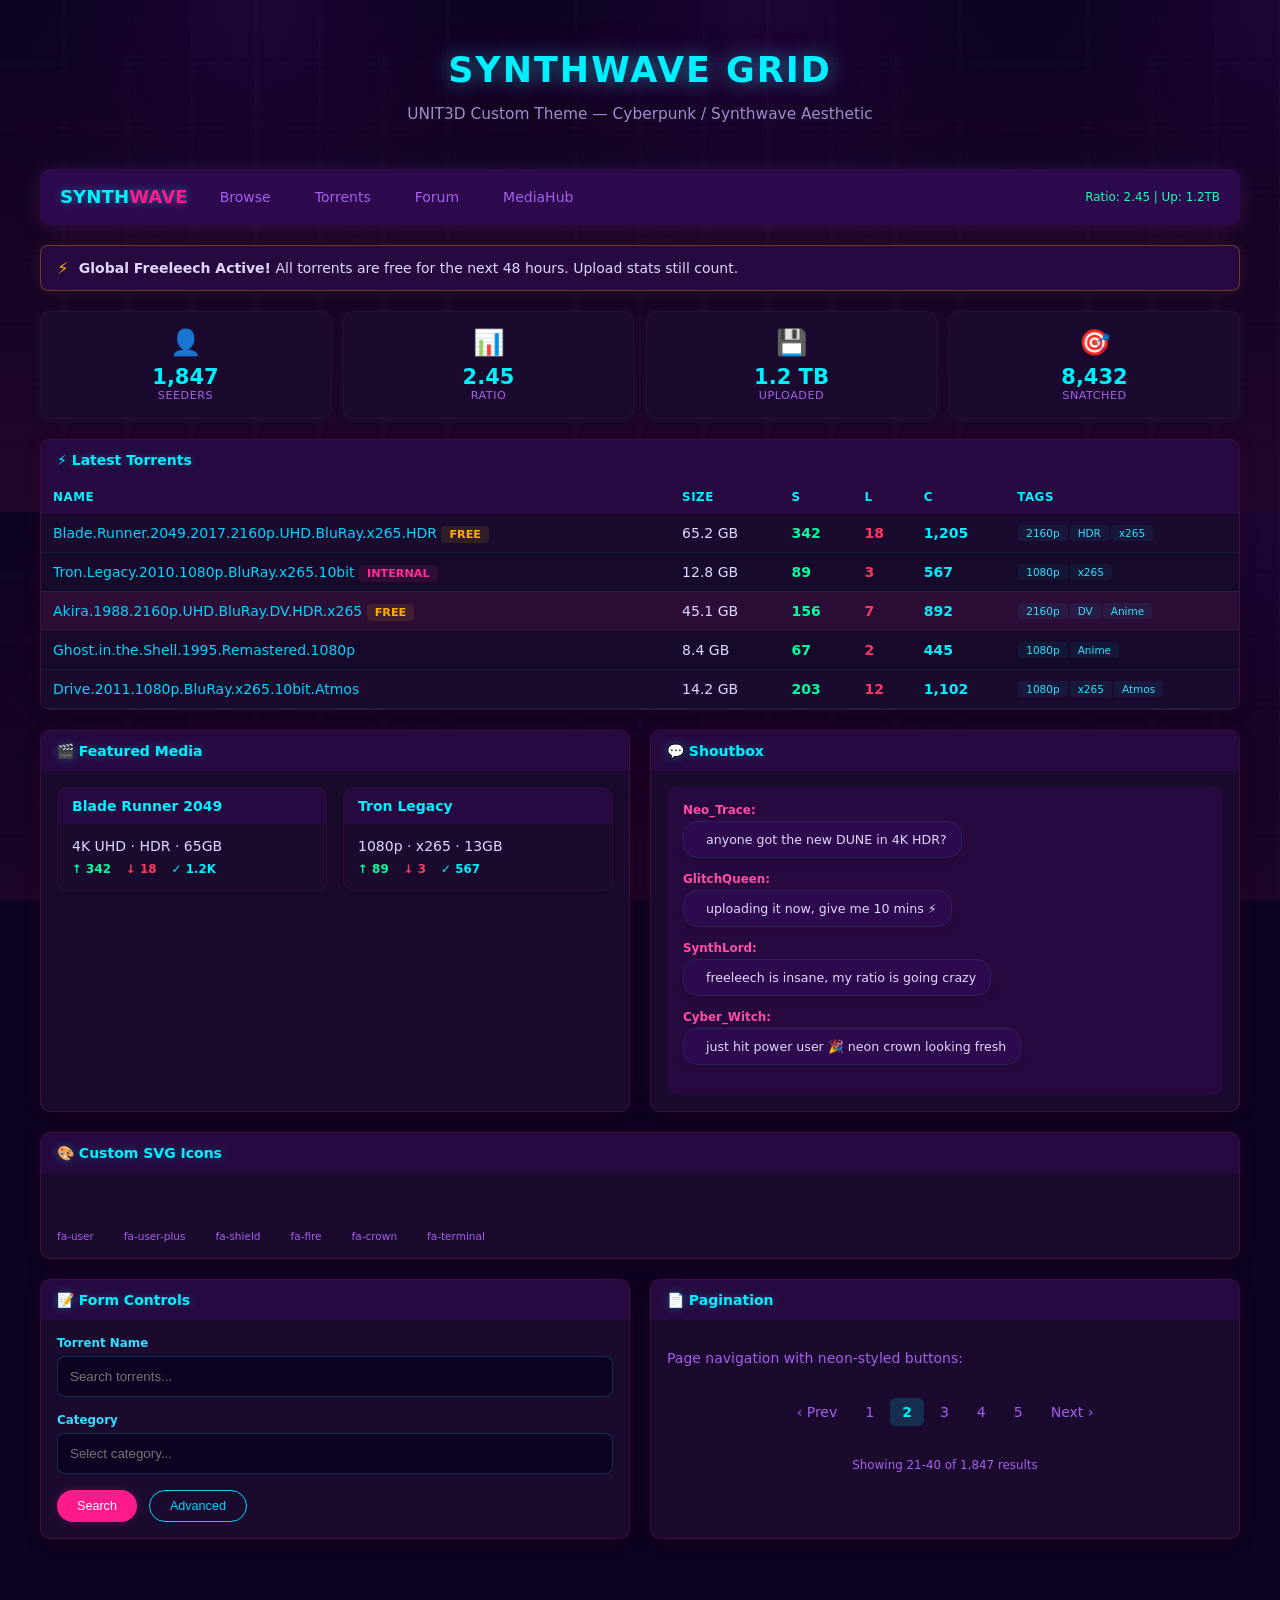
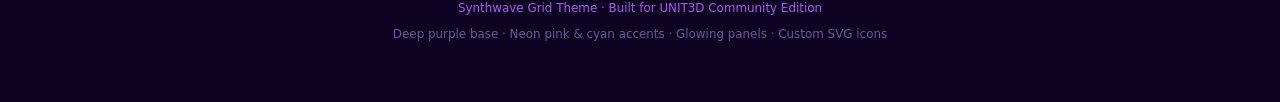
==== preview.html @ 4e2d0fe1 "Synthwave Grid UNIT3D theme" ====
<!DOCTYPE html>
<html lang="en">
<head>
<meta charset="UTF-8">
<meta name="viewport" content="width=device-width, initial-scale=1">
<title>Synthwave Grid — UNIT3D Theme Preview</title>
<link rel="stylesheet" href="synthwave-grid.css">
<style>
/* Preview-only styles to simulate UNIT3D layout */
body { margin: 0; font-family: 'Segoe UI', system-ui, sans-serif; font-size: 14px; }
.preview-container { max-width: 1200px; margin: 0 auto; padding: 20px; }
.preview-header { text-align: center; padding: 30px 0; }
.preview-header h1 {
    font-size: 2.5em; color: #00f0ff;
    text-shadow: 0 0 20px rgba(0, 240, 255, 0.5), 0 0 40px rgba(255, 46, 151, 0.3);
    margin: 0; letter-spacing: 2px;
}
.preview-header p { color: #9d8ec7; font-size: 1.1em; }

/* Simulated top nav */
.top-nav {
    background: var(--top-nav-bg);
    box-shadow: var(--top-nav-box-shadow);
    padding: 0 20px;
    display: flex; align-items: center; gap: 20px;
    height: 56px; margin-bottom: 20px;
    border-radius: 10px;
}
.top-nav__logo { font-size: 1.3em; font-weight: bold; color: #00f0ff; text-shadow: 0 0 8px rgba(0,240,255,0.4); }
.top-nav__link { color: var(--color-light-purple); text-decoration: none; padding: 8px 12px; border-radius: 6px; }
.top-nav__link:hover { color: #00f0ff; background: rgba(0,240,255,0.08); }
.top-nav__stats { margin-left: auto; color: var(--color-light-green); font-size: 0.85em; }

/* Simulated panel */
.panel {
    background: var(--panel-bg);
    border: var(--panel-border);
    border-radius: var(--panel-border-radius);
    box-shadow: var(--panel-box-shadow);
    margin-bottom: 20px;
    overflow: hidden;
}
.panel__head {
    background: var(--panel-head-bg);
    color: var(--panel-head-fg);
    padding: 12px 16px;
    font-weight: 600;
    text-shadow: 0 0 8px rgba(0, 240, 255, 0.3);
}
.panel__body { padding: 16px; }

/* Simulated torrent table */
.torrent-table { width: 100%; border-collapse: collapse; }
.torrent-table th {
    background: var(--data-table-th-bg);
    color: #00f0ff;
    padding: 10px 12px;
    text-align: left;
    font-size: 0.85em;
    text-transform: uppercase;
    letter-spacing: 0.5px;
}
.torrent-table td {
    padding: 10px 12px;
    border-bottom: var(--data-table-tr-border);
    color: var(--torrent-row-fg);
}
.torrent-table tr:nth-child(even) { background: var(--data-table-tr-even-bg); }
.torrent-table tr:nth-child(odd) { background: var(--data-table-tr-odd-bg); }
.torrent-table tr:hover { background: var(--data-table-tr-hover-bg); }

.torrent-table td.seeders, .seeders { color: var(--torrent-row-seeders-fg) !important; font-weight: 600; }
.torrent-table td.leechers, .leechers { color: var(--torrent-row-leechers-fg) !important; font-weight: 600; }
.torrent-table td.completed, .completed { color: var(--torrent-row-completed-fg) !important; font-weight: 600; }
.freeleech {
    color: var(--torrent-row-freeleech-fg);
    background: rgba(255, 174, 0, 0.1);
    padding: 2px 8px; border-radius: 4px;
    font-size: 0.8em; font-weight: 600;
}
.internal {
    color: var(--torrent-row-internal-fg);
    background: rgba(255, 46, 151, 0.1);
    padding: 2px 8px; border-radius: 4px;
    font-size: 0.8em; font-weight: 600;
}

.tag {
    display: inline-block;
    color: var(--torrent-tag-fg);
    background: var(--torrent-tag-bg);
    padding: 2px 8px;
    border-radius: 4px;
    font-size: 0.75em;
    margin: 1px;
}

.btn-filled {
    background: var(--button-filled-bg);
    color: var(--button-filled-fg);
    border: var(--button-filled-border);
    border-radius: var(--button-filled-border-radius);
    padding: 8px 20px;
    cursor: pointer;
    font-size: 0.9em;
    box-shadow: 0 0 10px rgba(255, 46, 151, 0.2);
}
.btn-outlined {
    background: var(--button-outlined-bg);
    color: var(--button-outlined-fg);
    border: var(--button-outlined-border);
    border-radius: var(--button-outlined-border-radius);
    padding: 8px 20px;
    cursor: pointer;
    font-size: 0.9em;
}

.cards-grid { display: grid; grid-template-columns: repeat(auto-fill, minmax(250px, 1fr)); gap: 16px; margin-bottom: 20px; }
.card {
    background: var(--torrent-card-bg);
    border: var(--torrent-card-border);
    border-radius: 10px;
    overflow: hidden;
    box-shadow: 0 0 12px rgba(0, 0, 0, 0.3);
}
.card__head { background: var(--torrent-card-head-bg); color: var(--torrent-card-head-fg); padding: 10px 14px; font-weight: 600; }
.card__body { padding: 14px; color: var(--text-color); }
.card__meta { display: flex; gap: 15px; margin-top: 8px; font-size: 0.85em; }

.stat-grid { display: grid; grid-template-columns: repeat(4, 1fr); gap: 12px; margin-bottom: 20px; }
.stat-card {
    background: var(--user-stat-card-bg);
    border: var(--user-stat-card-border);
    border-radius: var(--user-stat-card-border-radius);
    box-shadow: var(--user-stat-card-box-shadow);
    padding: 16px;
    text-align: center;
}
.stat-card__icon { font-size: 1.8em; margin-bottom: 8px; color: var(--color-blue); }
.stat-card__value { font-size: 1.5em; font-weight: bold; color: #00f0ff; }
.stat-card__label { color: var(--color-light-purple); font-size: 0.8em; text-transform: uppercase; letter-spacing: 0.5px; }

.chatbox {
    background: var(--chatbox-message-bg);
    border-radius: 10px;
    padding: 16px;
    max-height: 300px;
    overflow-y: auto;
}
.chat-msg { margin-bottom: 10px; }
.chat-msg__user { color: var(--color-light-magenta); font-weight: 600; font-size: 0.85em; }
.chat-msg__text { color: var(--text-color); font-size: 0.9em; padding-left: 8px; }
.chat-bubble {
    background: var(--message-bubble-bg);
    border: var(--message-bubble-border);
    border-radius: var(--message-bubble-border-radius);
    box-shadow: var(--message-bubble-box-shadow);
    padding: 10px 14px;
    display: inline-block;
    margin: 4px 0;
    max-width: 80%;
}

.icon-showcase { display: flex; gap: 30px; flex-wrap: wrap; align-items: center; }
.icon-item { text-align: center; }
.icon-item span { display: block; margin-top: 6px; color: var(--color-light-purple); font-size: 0.75em; }
.icon-item i { font-style: normal; }

.pagination { display: flex; gap: 4px; justify-content: center; padding: 16px; }
.page {
    background: var(--paginate-bg);
    color: var(--paginate-fg);
    padding: 6px 12px;
    border-radius: 6px;
    text-decoration: none;
}
.page:hover { background: var(--paginate-bg-hover); color: #00f0ff; }
.page.current { background: var(--paginate-bg-current); color: #00f0ff; font-weight: 600; }

.alert {
    background: var(--alert-bg);
    color: var(--alert-fg);
    border: 1px solid rgba(255, 174, 0, 0.3);
    border-radius: 8px;
    padding: 12px 16px;
    margin-bottom: 20px;
    box-shadow: 0 0 15px rgba(255, 174, 0, 0.1);
    display: flex; align-items: center; gap: 10px;
}
.alert__icon { font-size: 1.2em; color: #ffae00; }

.form-group { margin-bottom: 16px; }
.form-label { display: block; margin-bottom: 6px; color: var(--color-light-blue); font-size: 0.85em; font-weight: 600; }
.form-input {
    background: var(--body-bg);
    border: var(--input-text-border);
    border-radius: var(--input-text-border-radius);
    color: var(--input-text-fg);
    padding: var(--input-text-padding);
    width: 100%;
    box-sizing: border-box;
}
.form-input:focus { border: var(--input-text-border-active); outline: none; box-shadow: 0 0 8px rgba(0, 240, 255, 0.2); }

.two-col { display: grid; grid-template-columns: 1fr 1fr; gap: 20px; }
@media (max-width: 768px) { .two-col { grid-template-columns: 1fr; } .stat-grid { grid-template-columns: repeat(2, 1fr); } }

/* Fake FontAwesome for icon display */
.fa-user, .fa-user-plus, .fa-shield, .fa-fire, .fa-crown, .fa-terminal { display: inline-block; }
</style>
</head>
<body>

<div class="preview-container">

    <div class="preview-header">
        <h1>SYNTHWAVE GRID</h1>
        <p>UNIT3D Custom Theme &mdash; Cyberpunk / Synthwave Aesthetic</p>
    </div>

    <div class="top-nav">
        <div class="top-nav__logo">SYNTH<span style="color: var(--color-magenta)">WAVE</span></div>
        <a class="top-nav__link" href="#">Browse</a>
        <a class="top-nav__link" href="#">Torrents</a>
        <a class="top-nav__link" href="#">Forum</a>
        <a class="top-nav__link" href="#">MediaHub</a>
        <div class="top-nav__stats">Ratio: 2.45 | Up: 1.2TB</div>
    </div>

    <div class="alert">
        <span class="alert__icon">&#9889;</span>
        <span><strong>Global Freeleech Active!</strong> All torrents are free for the next 48 hours. Upload stats still count.</span>
    </div>

    <div class="stat-grid">
        <div class="stat-card">
            <div class="stat-card__icon">&#128100;</div>
            <div class="stat-card__value">1,847</div>
            <div class="stat-card__label">Seeders</div>
        </div>
        <div class="stat-card">
            <div class="stat-card__icon">&#128202;</div>
            <div class="stat-card__value">2.45</div>
            <div class="stat-card__label">Ratio</div>
        </div>
        <div class="stat-card">
            <div class="stat-card__icon">&#128190;</div>
            <div class="stat-card__value">1.2 TB</div>
            <div class="stat-card__label">Uploaded</div>
        </div>
        <div class="stat-card">
            <div class="stat-card__icon">&#127919;</div>
            <div class="stat-card__value">8,432</div>
            <div class="stat-card__label">Snatched</div>
        </div>
    </div>

    <div class="panel">
        <div class="panel__head">&#9889; Latest Torrents</div>
        <div class="panel__body" style="padding: 0">
            <table class="torrent-table">
                <thead>
                    <tr>
                        <th>Name</th><th>Size</th><th>S</th><th>L</th><th>C</th><th>Tags</th>
                    </tr>
                </thead>
                <tbody>
                    <tr>
                        <td><a href="#">Blade.Runner.2049.2017.2160p.UHD.BluRay.x265.HDR</a> <span class="freeleech">FREE</span></td>
                        <td>65.2 GB</td><td class="seeders">342</td><td class="leechers">18</td><td class="completed">1,205</td>
                        <td><span class="tag">2160p</span><span class="tag">HDR</span><span class="tag">x265</span></td>
                    </tr>
                    <tr>
                        <td><a href="#">Tron.Legacy.2010.1080p.BluRay.x265.10bit</a> <span class="internal">INTERNAL</span></td>
                        <td>12.8 GB</td><td class="seeders">89</td><td class="leechers">3</td><td class="completed">567</td>
                        <td><span class="tag">1080p</span><span class="tag">x265</span></td>
                    </tr>
                    <tr style="background: var(--torrent-row-sticky-bg);">
                        <td><a href="#">Akira.1988.2160p.UHD.BluRay.DV.HDR.x265</a> <span class="freeleech">FREE</span></td>
                        <td>45.1 GB</td><td class="seeders">156</td><td class="leechers">7</td><td class="completed">892</td>
                        <td><span class="tag">2160p</span><span class="tag">DV</span><span class="tag">Anime</span></td>
                    </tr>
                    <tr>
                        <td><a href="#">Ghost.in.the.Shell.1995.Remastered.1080p</a></td>
                        <td>8.4 GB</td><td class="seeders">67</td><td class="leechers">2</td><td class="completed">445</td>
                        <td><span class="tag">1080p</span><span class="tag">Anime</span></td>
                    </tr>
                    <tr>
                        <td><a href="#">Drive.2011.1080p.BluRay.x265.10bit.Atmos</a></td>
                        <td>14.2 GB</td><td class="seeders">203</td><td class="leechers">12</td><td class="completed">1,102</td>
                        <td><span class="tag">1080p</span><span class="tag">x265</span><span class="tag">Atmos</span></td>
                    </tr>
                </tbody>
            </table>
        </div>
    </div>

    <div class="two-col">
        <div class="panel">
            <div class="panel__head">&#127916; Featured Media</div>
            <div class="panel__body">
                <div class="cards-grid" style="margin-bottom: 0">
                    <div class="card">
                        <div class="card__head">Blade Runner 2049</div>
                        <div class="card__body">
                            <div>4K UHD &middot; HDR &middot; 65GB</div>
                            <div class="card__meta">
                                <span class="seeders">&#8593; 342</span>
                                <span class="leechers">&#8595; 18</span>
                                <span class="completed">&#10003; 1.2K</span>
                            </div>
                        </div>
                    </div>
                    <div class="card">
                        <div class="card__head">Tron Legacy</div>
                        <div class="card__body">
                            <div>1080p &middot; x265 &middot; 13GB</div>
                            <div class="card__meta">
                                <span class="seeders">&#8593; 89</span>
                                <span class="leechers">&#8595; 3</span>
                                <span class="completed">&#10003; 567</span>
                            </div>
                        </div>
                    </div>
                </div>
            </div>
        </div>

        <div class="panel">
            <div class="panel__head">&#128172; Shoutbox</div>
            <div class="panel__body">
                <div class="chatbox">
                    <div class="chat-msg">
                        <div class="chat-msg__user">Neo_Trace:</div>
                        <div class="chat-bubble">
                            <div class="chat-msg__text">anyone got the new DUNE in 4K HDR?</div>
                        </div>
                    </div>
                    <div class="chat-msg">
                        <div class="chat-msg__user">GlitchQueen:</div>
                        <div class="chat-bubble">
                            <div class="chat-msg__text">uploading it now, give me 10 mins &#9889;</div>
                        </div>
                    </div>
                    <div class="chat-msg">
                        <div class="chat-msg__user">SynthLord:</div>
                        <div class="chat-bubble">
                            <div class="chat-msg__text">freeleech is insane, my ratio is going crazy</div>
                        </div>
                    </div>
                    <div class="chat-msg">
                        <div class="chat-msg__user">Cyber_Witch:</div>
                        <div class="chat-bubble">
                            <div class="chat-msg__text">just hit power user &#127881; neon crown looking fresh</div>
                        </div>
                    </div>
                </div>
            </div>
        </div>
    </div>

    <div class="panel">
        <div class="panel__head">&#127912; Custom SVG Icons</div>
        <div class="panel__body">
            <div class="icon-showcase">
                <div class="icon-item">
                    <i class="fa-user" style="font-size: 30px;"></i>
                    <span>fa-user</span>
                </div>
                <div class="icon-item">
                    <i class="fa-user-plus" style="font-size: 30px;"></i>
                    <span>fa-user-plus</span>
                </div>
                <div class="icon-item">
                    <i class="fa-shield" style="font-size: 30px;"></i>
                    <span>fa-shield</span>
                </div>
                <div class="icon-item">
                    <i class="fa-fire" style="font-size: 30px;"></i>
                    <span>fa-fire</span>
                </div>
                <div class="icon-item">
                    <i class="fa-crown" style="font-size: 30px;"></i>
                    <span>fa-crown</span>
                </div>
                <div class="icon-item">
                    <i class="fa-terminal" style="font-size: 30px;"></i>
                    <span>fa-terminal</span>
                </div>
            </div>
        </div>
    </div>

    <div class="two-col">
        <div class="panel">
            <div class="panel__head">&#128221; Form Controls</div>
            <div class="panel__body">
                <div class="form-group">
                    <label class="form-label">Torrent Name</label>
                    <input class="form-input" type="text" placeholder="Search torrents...">
                </div>
                <div class="form-group">
                    <label class="form-label">Category</label>
                    <input class="form-input" type="text" placeholder="Select category...">
                </div>
                <div style="display: flex; gap: 12px; margin-top: 16px;">
                    <button class="btn-filled">Search</button>
                    <button class="btn-outlined">Advanced</button>
                </div>
            </div>
        </div>

        <div class="panel">
            <div class="panel__head">&#128196; Pagination</div>
            <div class="panel__body">
                <p style="color: var(--color-light-purple); margin-bottom: 16px;">Page navigation with neon-styled buttons:</p>
                <div class="pagination">
                    <a class="page" href="#">&lsaquo; Prev</a>
                    <a class="page" href="#">1</a>
                    <a class="page current" href="#">2</a>
                    <a class="page" href="#">3</a>
                    <a class="page" href="#">4</a>
                    <a class="page" href="#">5</a>
                    <a class="page" href="#">Next &rsaquo;</a>
                </div>
                <div style="text-align: center; margin-top: 16px;">
                    <p style="color: var(--color-light-purple); font-size: 0.85em;">
                        Showing 21-40 of 1,847 results
                    </p>
                </div>
            </div>
        </div>
    </div>

    <div style="text-align: center; padding: 30px 0; color: var(--color-light-purple); font-size: 0.85em;">
        <p>Synthwave Grid Theme &middot; Built for UNIT3D Community Edition</p>
        <p style="color: #6b5b8e; margin-top: 4px;">Deep purple base &middot; Neon pink &amp; cyan accents &middot; Glowing panels &middot; Custom SVG icons</p>
    </div>

</div>

</body>
</html>
---- synthwave-grid.css ----
/* ============================================================================
 * SYNTHWAVE GRID — UNIT3D Custom Theme
 *
 * A cyberpunk/synthwave aesthetic: deep purple-black base, neon pink & electric
 * cyan accents, glowing panel shadows, perspective grid background, and custom
 * geometric SVG icons replacing FontAwesome user-class icons.
 *
 * Deploy: Host at a public URL, paste into UNIT3D user settings → custom_css
 * Best with: Built-in Galactic (style 1) or Material Dark (style 13) base theme
 * ========================================================================== */

/* ============================================================================
 * 1. CSS CUSTOM PROPERTIES
 * ========================================================================== */

:root {
    /* --- Base Color Palette (Synthwave) --- */
    --text-color: #e0d6ff;
    --color-dark-magenta: hsl(300, 60%, 12%);
    --color-dark-green: hsl(160, 60%, 12%);
    --color-dark-blue: hsl(220, 60%, 15%);
    --color-dark-red: hsl(345, 60%, 12%);
    --color-dark-purple: hsl(270, 50%, 15%);
    --color-red: hsl(345, 100%, 55%);
    --color-light-red: hsl(345, 100%, 65%);
    --color-green: hsl(160, 100%, 45%);
    --color-light-green: hsl(160, 100%, 55%);
    --color-yellow: hsl(40, 100%, 50%);
    --color-light-yellow: hsl(40, 100%, 60%);
    --color-magenta: hsl(330, 100%, 55%);
    --color-light-magenta: hsl(330, 100%, 65%);
    --color-purple: hsl(270, 80%, 55%);
    --color-light-purple: hsl(270, 80%, 65%);
    --color-blue: hsl(190, 100%, 50%);
    --color-light-blue: hsl(190, 100%, 60%);
    --color-bright-white: hsl(270, 20%, 100%);
    --color-light-orange: hsl(25, 100%, 55%);

    /* --- Body --- */
    --body-bg: #0d0221;
    --body-fg: var(--text-color);

    /* --- Links --- */
    --color-links-colored: #00f0ff;
    --color-links-hover: #5cf0ff;
    --codeblock-background: #1a0b2e;

    /* --- Buttons (neon pill style) --- */
    --button-filled-bg: var(--color-magenta);
    --button-filled-border: none;
    --button-filled-border-radius: 9999px;
    --button-filled-fg: white;
    --button-outlined-bg: inherit;
    --button-outlined-border: 1px solid var(--color-blue);
    --button-outlined-border-radius: 9999px;
    --button-outlined-fg: var(--color-blue);
    --button-text-bg: inherit;
    --button-text-border: none;
    --button-text-border-radius: 5px;
    --button-text-fg: currentColor;

    /* --- Icon Buttons --- */
    --icon-button-bg: inherit;
    --icon-button-border: none;
    --icon-button-border-radius: 9999px;
    --icon-button-fg: currentColor;
    --icon-button-filled-bg: var(--color-magenta);
    --icon-button-filled-border: none;
    --icon-button-filled-fg: white;

    /* --- Panels (glowing dark purple) --- */
    --panel-bg: #1a0b2e;
    --panel-fg: var(--text-color);
    --panel-border: 1px solid rgba(255, 46, 151, 0.15);
    --panel-border-radius: 10px;
    --panel-box-shadow: 0 0 20px rgba(255, 46, 151, 0.08), 0 4px 15px rgba(0, 0, 0, 0.4);
    --panel-head-bg: #260a3f;
    --panel-head-fg: #00f0ff;
    --panel-action-fg: var(--color-light-purple);

    /* --- Top Navigation (deep purple with neon underline) --- */
    --top-nav-bg: #2d0a4e;
    --top-nav-box-shadow: 0 4px 20px rgba(255, 46, 151, 0.15), 0 0 40px rgba(0, 240, 255, 0.05);
    --top-nav-dropdown-fg: var(--text-color);
    --top-nav-dropdown-hover-fg: #00f0ff;
    --top-nav-dropdown-hover-bg: rgba(255, 46, 151, 0.12);
    --top-nav-dropdown-hover-text-decoration: none;
    --top-nav-dropdown-menu-bg: #1a0b2e;
    --top-nav-dropdown-menu-border: 1px solid rgba(0, 240, 255, 0.2);
    --top-nav-dropdown-menu-border-radius: 10px;
    --top-nav-dropdown-menu-box-shadow: 0 0 30px rgba(0, 0, 0, 0.5), 0 0 15px rgba(255, 46, 151, 0.1);
    --top-nav-dropdown-menu-item-fg: var(--text-color);
    --top-nav-dropdown-menu-item-bg: transparent;
    --top-nav-dropdown-menu-item-hover-fg: #00f0ff;
    --top-nav-dropdown-menu-item-hover-bg: rgba(0, 240, 255, 0.08);
    --top-nav-dropdown-menu-item-hover-text-decoration: none;
    --top-nav-dropdown-menu-item-icon-fg: var(--color-magenta);
    --top-nav-dropdown-menu-item-icon-bg: rgba(255, 46, 151, 0.1);
    --top-nav-ratio-bar-fg: var(--color-light-green);
    --top-nav-icon-bar-icon-bg: rgba(0, 240, 255, 0.1);
    --top-nav-icon-bar-icon-fg: var(--color-blue);
    --top-nav-icon-bar-icon-border-radius: 50%;
    --top-nav-icon-bar-icon-hover-bg: rgba(0, 240, 255, 0.2);
    --top-nav-icon-bar-icon-hover-fg: var(--color-light-blue);
    --top-nav-stats-fg: var(--color-light-purple);
    --top-nav-toggle-fg: var(--color-blue);

    /* --- Secondary Navigation --- */
    --secondary-nav-bg: #1a0b2e;
    --secondary-nav-tab-fg: var(--color-light-purple);
    --secondary-nav-tab-bg: inherit;
    --secondary-nav-tab-active-text-decoration: underline var(--color-magenta) 2px;
    --secondary-nav-tab-hover-fg: #00f0ff;
    --secondary-nav-tab-hover-bg: transparent;
    --secondary-nav-tab-hover-text-decoration: underline var(--color-blue) 2px;
    --secondary-nav-tab-menu-bg: #1a0b2e;
    --secondary-nav-tab-menu-fg: var(--text-color);
    --secondary-nav-tab-menu-border: 1px solid rgba(0, 240, 255, 0.15);
    --secondary-nav-tab-menu-border-radius: 8px;
    --secondary-nav-tab-menu-box-shadow: 0 0 20px rgba(0, 0, 0, 0.4), 0 0 10px rgba(255, 46, 151, 0.08);

    /* --- Data Tables --- */
    --data-table-fg: var(--text-color);
    --data-table-th-bg: #260a3f;
    --data-table-thead-border: none;
    --data-table-tr-border: 1px solid rgba(0, 240, 255, 0.08);
    --data-table-tr-even-bg: #16092a;
    --data-table-tr-hover-bg: rgba(255, 46, 151, 0.06);
    --data-table-tr-odd-bg: #1a0b2e;
    --data-table-tfoot-border: none;

    /* --- Torrent Rows (neon status colors) --- */
    --torrent-row-fg: var(--text-color);
    --torrent-row-visited-fg: #c77dff;
    --torrent-row-sticky-bg: rgba(255, 46, 151, 0.08);
    --torrent-row-sticky-fg: var(--color-light-magenta);
    --torrent-row-format-fg: var(--color-light-blue);
    --torrent-row-format-bg: rgba(0, 240, 255, 0.08);
    --torrent-row-buttons-fg: var(--color-light-purple);
    --torrent-row-seeders-fg: #00ff9f;
    --torrent-row-leechers-fg: #ff3860;
    --torrent-row-completed-fg: #00f0ff;
    --torrent-row-thanks-fg: #c77dff;
    --torrent-row-comments-fg: #00ff9f;
    --torrent-row-internal-fg: #ff2e97;
    --torrent-row-personal-fg: #c77dff;
    --torrent-row-stream-optimized-fg: #00f0ff;
    --torrent-row-featured-fg: #ff2e97;
    --torrent-row-freeleech-fg: #ffae00;
    --torrent-row-double-upload-fg: #00ff9f;
    --torrent-row-highspeed-fg: #ff6b00;
    --torrent-row-sd-fg: #ff6b00;
    --torrent-row-bumped-fg: #ffae00;

    /* --- Torrent Tags --- */
    --torrent-tag-fg: var(--color-light-blue);
    --torrent-tag-bg: rgba(0, 240, 255, 0.06);
    --torrent-tag-hover-fg: #ffffff;
    --torrent-tag-hover-bg: rgba(0, 240, 255, 0.15);

    /* --- Torrent Cards --- */
    --torrent-card-bg: #1a0b2e;
    --torrent-card-fg: var(--text-color);
    --torrent-card-border: 1px solid rgba(255, 46, 151, 0.1);
    --torrent-card-head-bg: #260a3f;
    --torrent-card-head-fg: #00f0ff;
    --torrent-card-link-fg: var(--color-blue);
    --torrent-card-genre-fg: var(--color-light-purple);

    /* --- Torrent Groups --- */
    --torrent-group-bg: #16092a;
    --torrent-group-header-bg: #260a3f;
    --torrent-group-text: #e0d6ff;
    --torrent-group-text-muted: #9d8ec7;
    --torrent-group-table-stripe-even: rgba(255, 46, 151, 0.02);
    --torrent-group-table-stripe-odd: rgba(0, 240, 255, 0.02);
    --torrent-group-hover-brightness-emphasis: 1.3;
    --torrent-group-chip-border: rgba(0, 240, 255, 0.1);

    /* --- BBCode Input (Editor) --- */
    --bbcode-input-header-bg: #260a3f;
    --bbcode-input-body-bg: #16092a;
    --bbcode-input-border: 1px solid rgba(0, 240, 255, 0.15);
    --bbcode-input-border-radius: 8px;

    /* --- BBCode Rendered (Display) --- */
    --bbcode-rendered-fg-default: #e0d6ff;
    --bbcode-rendered-fg-muted: #9d8ec7;
    --bbcode-rendered-fg-subtle: #6b5b8e;
    --bbcode-rendered-canvas-default: transparent;
    --bbcode-rendered-canvas-subtle: #260a3f;
    --bbcode-rendered-border-default: rgba(0, 240, 255, 0.12);
    --bbcode-rendered-border-muted: rgba(255, 46, 151, 0.08);
    --bbcode-rendered-neutral-muted: rgba(157, 142, 199, 0.15);
    --bbcode-rendered-accent-fg: #00f0ff;
    --bbcode-rendered-accent-emphasis: #0098cc;
    --bbcode-rendered-attention-subtle: #ff2e97;
    --bbcode-rendered-danger-fg: #ff3860cc;
    --bbcode-rendered-quote-bg: rgba(255, 46, 151, 0.05);
    --bbcode-rendered-quote-border: var(--color-magenta);

    /* --- Forum Posts --- */
    --post-bg: #1a0b2e;
    --post-fg: var(--text-color);
    --post-shadow: 0 0 15px rgba(0, 0, 0, 0.3);
    --post-head-fg: #00f0ff;
    --post-head-bg: rgba(38, 10, 63, 0.5);
    --post-toolbar-bg: #16092a;
    --post-toolbar-fg: var(--color-light-purple);
    --post-toolbar-hover-bg: rgba(255, 46, 151, 0.08);
    --post-toolbar-hover-fg: #00f0ff;
    --post-like-fg: #00ff9f;
    --post-dislike-fg: #ff3860;
    --post-aside-bg: #16092a;
    --post-aside-fg: var(--color-light-purple);
    --post-footer-fg: var(--text-color);

    /* --- Chatbox / Message Bubbles --- */
    --chatbox-message-bg: #260a3f;
    --chatbox-button-fg: var(--color-light-purple);
    --chatbox-button-hover-fg: #00f0ff;
    --chatbox-users-bg: #16092a;
    --chatbox-tab-delete-fg: #ff3860;
    --chatbox-tab-delete-bg: rgba(255, 56, 96, 0.1);
    --message-bubble-bg: #2d0a4e;
    --message-bubble-fg: var(--text-color);
    --message-bubble-box-shadow: 0 0 10px rgba(255, 46, 151, 0.1), 0 2px 5px rgba(0, 0, 0, 0.3);
    --message-bubble-border-radius: 15px;
    --message-bubble-border: 1px solid rgba(0, 240, 255, 0.1);
    --message-bubble-avatar-border-radius: 50%;

    /* --- Meta Pages (Movie/TV) --- */
    --meta-backdrop-filter: brightness(0.25) saturate(1.5);
    --meta-dropdown-backdrop-filter: brightness(0.3) blur(15px) saturate(1.5);
    --meta-dropdown-bg: rgba(26, 11, 46, 0.85);
    --meta-dropdown-backdrop-filter-hover: brightness(0.4) blur(15px) saturate(1.5);
    --meta-dropdown-hover-bg: rgba(255, 46, 151, 0.12);
    --meta-dropdown-fg: var(--text-color);
    --meta-dropdown-hover-fg: #00f0ff;
    --meta-description-fg: #c8b8e8;
    --meta-id-tag-fg: #00f0ff;
    --meta-id-tag-bg: rgba(0, 240, 255, 0.08);
    --meta-id-tag-hover-fg: #ffffff;
    --meta-id-tag-hover-bg: rgba(0, 240, 255, 0.2);
    --meta-chips-heading-fg: var(--color-light-purple);
    --meta-chip-icon-fg: #1a0b2e;
    --meta-chip-icon-hover-bg: #00f0ff;
    --meta-chip-icon-bg: var(--color-magenta);
    --meta-chip-name-fg: #e0d6ff;
    --meta-chip-value-fg: var(--color-light-purple);
    --meta-chip-value-hover-fg: #00f0ff;
    --meta-chip-backdrop-filter-hover: brightness(0.4) blur(15px) saturate(1.5);
    --meta-chip-hover-bg: rgba(255, 46, 151, 0.1);

    /* --- Form Controls: Text Input --- */
    --input-text-border: 1px solid rgba(0, 240, 255, 0.2);
    --input-text-border-active: 2px solid #00f0ff;
    --input-text-border-error: 1px solid #ff3860;
    --input-text-border-hover: 2px solid var(--color-magenta);
    --input-text-border-radius: 8px;
    --input-text-fg: var(--text-color);
    --input-text-padding: 12px;
    --input-text-padding-active: 11px;
    --input-text-padding-hover: 11px;

    /* --- Form Controls: Select --- */
    --select-border: 1px solid rgba(0, 240, 255, 0.2);
    --select-border-active: 2px solid #00f0ff;
    --select-border-error: 1px solid #ff3860;
    --select-border-hover: 2px solid var(--color-magenta);
    --select-border-radius: 8px;
    --select-fg: var(--text-color);
    --select-icon: url("data:image/svg+xml,<svg xmlns='http://www.w3.org/2000/svg' viewBox='0 0 20 20'><path fill='%2300f0ff' d='M6 8l-1 1l5 5l5-5l-1-1l-4 4l-4-4z'/></svg>");
    --select-padding: 11px 23px 11px 11px;
    --select-padding-active: 10px 22px 10px 10px;
    --select-padding-hover: 10px 22px 10px 10px;

    /* --- Form Controls: Textarea --- */
    --textarea-border: 1px solid rgba(0, 240, 255, 0.2);
    --textarea-border-active: 2px solid #00f0ff;
    --textarea-border-error: 1px solid #ff3860;
    --textarea-border-hover: 2px solid var(--color-magenta);
    --textarea-border-radius: 8px;
    --textarea-fg: var(--text-color);
    --textarea-padding: 12px;
    --textarea-padding-active: 11px;
    --textarea-padding-hover: 11px;

    /* --- Form Controls: Fieldset/Label/Legend --- */
    --fieldset-bg: inherit;
    --fieldset-fg: var(--text-color);
    --fieldset-border-radius: 8px;
    --fieldset-border: 1px solid rgba(0, 240, 255, 0.12);
    --label-bg: rgba(0, 240, 255, 0.1);
    --label-fg: var(--color-light-blue);
    --label-fg-active: #00f0ff;
    --label-fg-error: #ff3860;
    --label-fg-hover: var(--color-magenta);
    --legend-fg: var(--color-light-purple);
    --legend-bg: transparent;
    --legend-border: none;
    --legend-border-radius: 0;

    /* --- Dialogs (Modals) --- */
    --dialog-bg: #1a0b2e;
    --dialog-border: 1px solid rgba(255, 46, 151, 0.2);
    --dialog-border-radius: 12px;
    --dialog-box-shadow: 0 0 40px rgba(0, 0, 0, 0.5), 0 0 20px rgba(255, 46, 151, 0.12);
    --dialog-fg: var(--text-color);
    --dialog-head-bg: #260a3f;
    --dialog-head-fg: #00f0ff;

    /* --- Quick Search --- */
    --quick-search-bg: #1a0b2e;
    --quick-search-fg: var(--text-color);
    --quick-search-border: 1px solid rgba(0, 240, 255, 0.2);
    --quick-search-border-radius: 20px;
    --quick-search-box-shadow: 0 0 20px rgba(0, 240, 255, 0.1), 0 4px 10px rgba(0, 0, 0, 0.3);
    --quick-search-selector-fg: var(--color-light-purple);
    --quick-search-selector-hover-bg: rgba(255, 46, 151, 0.1);
    --quick-search-selector-hover-fg: #00f0ff;
    --quick-search-selector-selected-bg: rgba(0, 240, 255, 0.15);
    --quick-search-selector-selected-fg: #00f0ff;
    --quick-search-result-bg: #260a3f;
    --quick-search-result-fg: var(--text-color);
    --quick-search-result-hover-bg: rgba(255, 46, 151, 0.08);
    --quick-search-result-hover-fg: #00f0ff;
    --quick-search-result-image-border-radius: 8px;
    --quick-search-result-year-fg: var(--color-light-purple);
    --quick-search-result-border: 1px solid rgba(0, 240, 255, 0.06);

    /* --- Breadcrumbs --- */
    --breadcrumb-fg: var(--color-light-purple);
    --breadcrumb-active-fg: #00f0ff;
    --breadcrumb-hover-fg: var(--color-light-magenta);
    --breadcrumb-inactive-text-decoration: none;

    /* --- Key-Value Display --- */
    --key-value-even-bg: #16092a;
    --key-value-odd-bg: #1a0b2e;
    --key-value-fg: var(--text-color);
    --key-value-padding: 10px;

    /* --- Alerts --- */
    --alert-bg: #260a3f;
    --alert-fg: var(--text-color);
    --alert-gap-color: rgba(0, 240, 255, 0.1);
    --alert-gap-width: 1px;

    /* --- Article Cards --- */
    --article-card-bg: #1a0b2e;
    --article-card-fg: var(--text-color);
    --article-card-head-fg: #00f0ff;
    --article-card-time-fg: var(--color-light-purple);
    --article-box-shadow: 0 0 15px rgba(255, 46, 151, 0.06), 0 2px 8px rgba(0, 0, 0, 0.3);

    /* --- Achievements --- */
    --achievement-fg: var(--text-color);
    --achievement-bg: #1a0b2e;
    --achievement-box-shadow: 0 0 15px rgba(0, 240, 255, 0.08), 0 2px 8px rgba(0, 0, 0, 0.3);
    --achievement-progress-bg: #00f0ff;

    /* --- MediaHub Cards --- */
    --mediahub-card-bg: #1a0b2e;
    --mediahub-card-fg: var(--text-color);
    --mediahub-card-hover-fg: #00f0ff;
    --mediahub-card-border: 1px solid rgba(255, 46, 151, 0.08);
    --mediahub-card-border-radius: 10px;
    --mediahub-card-box-shadow: 0 0 15px rgba(0, 0, 0, 0.3);

    /* --- Playlist Cards --- */
    --playlist-card-bg: #1a0b2e;
    --playlist-card-border: 1px solid rgba(0, 240, 255, 0.08);
    --playlist-card-border-radius: 10px;
    --playlist-card-box-shadow: 0 0 15px rgba(255, 46, 151, 0.06), 0 4px 10px rgba(0, 0, 0, 0.3);
    --playlist-card-fg: var(--text-color);
    --playlist-card-missing-image-bg: #260a3f;
    --playlist-card-missing-image-fg: var(--color-light-purple);

    /* --- User Stat Cards --- */
    --user-stat-card-bg: #1a0b2e;
    --user-stat-card-fg: var(--text-color);
    --user-stat-card-border: 1px solid rgba(255, 46, 151, 0.08);
    --user-stat-card-border-radius: 10px;
    --user-stat-card-box-shadow: 0 0 12px rgba(0, 240, 255, 0.06);

    /* --- Prizes --- */
    --prize-bg: #1a0b2e;
    --prize-border-radius: 12px;
    --prize-border: 1px solid rgba(255, 46, 151, 0.1);
    --prize-box-shadow: 0 0 20px rgba(255, 46, 151, 0.08), 0 4px 10px rgba(0, 0, 0, 0.3);
    --prize-fg: var(--text-color);
    --prize-heading-fg: #00f0ff;
    --prize-icon-primary-color: #00f0ff;
    --prize-icon-secondary-color: #ff2e97;

    /* --- Donations --- */
    --donation-border-color: rgba(255, 46, 151, 0.15);
    --donation-box-shadow-color: rgba(0, 240, 255, 0.08);
    --donation-primary-text-color: #e0d6ff;
    --donation-secondary-text-color: #9d8ec7;
    --donation-background-color: #1a0b2e;
    --donation-price-days-color: #ffae00;
    --donation-chart-daily-bg: rgba(0, 255, 159, 0.15);
    --donation-chart-daily-border: rgba(0, 255, 159, 0.8);
    --donation-chart-monthly-bg: rgba(255, 46, 151, 0.15);
    --donation-chart-monthly-border: rgba(255, 46, 151, 0.8);

    /* --- Comparison --- */
    --comparison-divider-fg: #00f0ff;
    --comparison-button-fg: #ffffff;

    /* --- Subforum Listings --- */
    --subforum-listing-odd-bg: #1a0b2e;
    --subforum-listing-even-bg: #16092a;
    --subforum-listing-border: 1px solid rgba(0, 240, 255, 0.06);

    /* --- Pagination --- */
    --paginate-bg: #1a0b2e;
    --paginate-bg-hover: rgba(255, 46, 151, 0.1);
    --paginate-bg-current: rgba(0, 240, 255, 0.15);
    --paginate-fg: var(--color-light-purple);
    --paginate-fg-disabled: #4a3b6e;
    --paginate-divider: rgba(0, 240, 255, 0.08);

    /* --- Notifications --- */
    --notification-read: transparent;
    --notification-unread: var(--color-magenta);

    /* --- Options --- */
    --option-bg: #260a3f;
    --option-fg: var(--text-color);

    /* --- Meter --- */
    --meter-fg: #260a3f;
    --meter-bg: var(--color-blue);

    /* --- Footer --- */
    --footer-bg: rgba(13, 2, 33, 0.9);
    --footer-hr-fg: rgba(255, 46, 151, 0.15);

    /* --- Scrollbar --- */
    --scrollbar-color: rgba(0, 240, 255, 0.3);
}

/* ============================================================================
 * 2. BODY / BACKGROUND — Synthwave perspective grid
 * ========================================================================== */

body {
    background: #0d0221
        url('data:image/svg+xml;charset=utf-8,%3Csvg%20xmlns%3D%27http%3A%2F%2Fwww.w3.org%2F2000%2Fsvg%27%20width%3D%27512%27%20height%3D%27512%27%20viewBox%3D%270%200%20512%20512%27%3E%0A%20%20%3Cdefs%3E%0A%20%20%20%20%3CradialGradient%20id%3D%27g%27%20cx%3D%2750%25%27%20cy%3D%270%25%27%20r%3D%27100%25%27%3E%0A%20%20%20%20%20%20%3Cstop%20offset%3D%270%25%27%20stop-color%3D%27%232d0a4e%27%20stop-opacity%3D%270.5%27%2F%3E%0A%20%20%20%20%20%20%3Cstop%20offset%3D%2760%25%27%20stop-color%3D%27%230d0221%27%20stop-opacity%3D%270%27%2F%3E%0A%20%20%20%20%3C%2FradialGradient%3E%0A%20%20%20%20%3ClinearGradient%20id%3D%27glow%27%20x1%3D%270%27%20y1%3D%270%27%20x2%3D%270%27%20y2%3D%271%27%3E%0A%20%20%20%20%20%20%3Cstop%20offset%3D%270%25%27%20stop-color%3D%27%23ff2e97%27%20stop-opacity%3D%270%27%2F%3E%0A%20%20%20%20%20%20%3Cstop%20offset%3D%27100%25%27%20stop-color%3D%27%23ff2e97%27%20stop-opacity%3D%270.08%27%2F%3E%0A%20%20%20%20%3C%2FlinearGradient%3E%0A%20%20%3C%2Fdefs%3E%0A%20%20%3Crect%20width%3D%27512%27%20height%3D%27512%27%20fill%3D%27url%28%23g%29%27%2F%3E%0A%20%20%3Crect%20width%3D%27512%27%20height%3D%27512%27%20fill%3D%27url%28%23glow%29%27%2F%3E%0A%20%20%3Cg%20stroke%3D%27%23ff2e97%27%20stroke-opacity%3D%270.05%27%20fill%3D%27none%27%20stroke-width%3D%271%27%3E%0A%20%20%20%20%3Cline%20x1%3D%270%27%20y1%3D%27128%27%20x2%3D%27512%27%20y2%3D%27128%27%2F%3E%0A%20%20%20%20%3Cline%20x1%3D%270%27%20y1%3D%27256%27%20x2%3D%27512%27%20y2%3D%27256%27%2F%3E%0A%20%20%20%20%3Cline%20x1%3D%270%27%20y1%3D%27384%27%20x2%3D%27512%27%20y2%3D%27384%27%2F%3E%0A%20%20%20%20%3Cline%20x1%3D%27128%27%20y1%3D%270%27%20x2%3D%27128%27%20y2%3D%27512%27%2F%3E%0A%20%20%20%20%3Cline%20x1%3D%27256%27%20y1%3D%270%27%20x2%3D%27256%27%20y2%3D%27512%27%2F%3E%0A%20%20%20%20%3Cline%20x1%3D%27384%27%20y1%3D%270%27%20x2%3D%27384%27%20y2%3D%27512%27%2F%3E%0A%20%20%3C%2Fg%3E%0A%20%20%3Cg%20stroke%3D%27%2300f0ff%27%20stroke-opacity%3D%270.03%27%20fill%3D%27none%27%20stroke-width%3D%271%27%3E%0A%20%20%20%20%3Cline%20x1%3D%270%27%20y1%3D%2764%27%20x2%3D%27512%27%20y2%3D%2764%27%2F%3E%0A%20%20%20%20%3Cline%20x1%3D%270%27%20y1%3D%27192%27%20x2%3D%27512%27%20y2%3D%27192%27%2F%3E%0A%20%20%20%20%3Cline%20x1%3D%270%27%20y1%3D%27320%27%20x2%3D%27512%27%20y2%3D%27320%27%2F%3E%0A%20%20%20%20%3Cline%20x1%3D%270%27%20y1%3D%27448%27%20x2%3D%27512%27%20y2%3D%27448%27%2F%3E%0A%20%20%20%20%3Cline%20x1%3D%2764%27%20y1%3D%270%27%20x2%3D%2764%27%20y2%3D%27512%27%2F%3E%0A%20%20%20%20%3Cline%20x1%3D%27192%27%20y1%3D%270%27%20x2%3D%27192%27%20y2%3D%27512%27%2F%3E%0A%20%20%20%20%3Cline%20x1%3D%27320%27%20y1%3D%270%27%20x2%3D%27320%27%20y2%3D%27512%27%2F%3E%0A%20%20%20%20%3Cline%20x1%3D%27448%27%20y1%3D%270%27%20x2%3D%27448%27%20y2%3D%27512%27%2F%3E%0A%20%20%3C%2Fg%3E%0A%3C%2Fsvg%3E');
    background-size: 512px auto;
    background-attachment: fixed;
}

/* ============================================================================
 * 3. SELECTOR OVERRIDES — Neon glow effects
 * ========================================================================== */

/* Text color helpers */
.text-bright { color: #ffffff; text-shadow: 0 0 8px rgba(0, 240, 255, 0.5); }
a.text-bright:focus, a.text-bright:hover { color: #00f0ff; }
.text-blue { color: var(--color-blue); }
.text-purple { color: var(--color-light-purple); }
.text-green { color: var(--color-light-green); }
.text-muted { color: #9d8ec7; }
.text-red { color: var(--color-light-red); }
.text-orange { color: var(--color-light-orange); }
.text-pink { color: var(--color-light-magenta); }
.text-danger { color: #ff3860; }

/* Links with subtle glow */
a { color: var(--color-blue); text-decoration: none; }
a:hover {
    color: var(--color-light-blue);
    text-shadow: 0 0 6px rgba(0, 240, 255, 0.4);
}

/* User badges — neon hexagon vibe */
.badge-user {
    border: 1px solid rgba(0, 240, 255, 0.2);
    box-shadow: 0 0 8px rgba(255, 46, 151, 0.15);
    background-color: #260a3f;
    text-shadow: 0 0 4px rgba(0, 240, 255, 0.3);
}

/* Footer icon */
.footer__icon { color: var(--color-magenta); }

/* Panel header glow */
.panel__head {
    text-shadow: 0 0 8px rgba(0, 240, 255, 0.3);
}

/* Chatbox frame */
#frame { background: #16092a; }
#frame .content .messages ul li {
    border-bottom: 1px dashed rgba(0, 240, 255, 0.08);
}
.chatbox .typing { color: var(--color-light-green); }

/* Chatbox sent messages — neon bubble */
.sent > h4 {
    background-color: var(--message-bubble-bg) !important;
    border: 1px solid rgba(255, 46, 151, 0.15) !important;
    box-shadow: 0 0 10px rgba(255, 46, 151, 0.08) !important;
}
.sent > div {
    background-color: var(--message-bubble-bg) !important;
    border: 1px solid rgba(0, 240, 255, 0.1) !important;
}

/* Special event alert (freeleech bar) — neon glow */
.special-event-alert {
    padding: 5px;
    border: 1px solid rgba(255, 174, 0, 0.3);
    box-shadow: 0 0 15px rgba(255, 174, 0, 0.1);
}
.special-event-alert > .alert__content {
    width: 75%;
    display: flex;
    justify-content: space-around;
}
@media screen and (max-width: 512px) {
    .special-event-alert > .alert__content { width: 98%; }
}

/* Compact chat bubbles */
.chatbox-message__content > div > br:nth-of-type(n+2) {
    display: none;
}
.chatbox-message__content {
    font-size: 14px;
    padding: 0 8px 4px 8px;
}
.chatbox-message__address {
    font-size: 12px;
    color: var(--color-light-purple);
}
.chatroom__messages {
    gap: 6px;
}

/* Code blocks */
.bbcode-rendered__code-block,
.bbcode-rendered pre {
    background: #0d0221 !important;
    border: 1px solid rgba(0, 240, 255, 0.15) !important;
    border-radius: 8px;
}

/* Custom scrollbar styling */
* {
    scrollbar-width: thin;
    scrollbar-color: rgba(0, 240, 255, 0.3) rgba(13, 2, 33, 0.5);
}
*::-webkit-scrollbar {
    width: 8px;
    height: 8px;
}
*::-webkit-scrollbar-track {
    background: rgba(13, 2, 33, 0.5);
}
*::-webkit-scrollbar-thumb {
    background: rgba(0, 240, 255, 0.2);
    border-radius: 4px;
}
*::-webkit-scrollbar-thumb:hover {
    background: rgba(255, 46, 151, 0.4);
}

/* Selection color */
::selection {
    background: rgba(255, 46, 151, 0.3);
    color: #ffffff;
}

/* ============================================================================
 * 4. CUSTOM SVG ICONS — Cyber/geometric replacements
 * ========================================================================== */

/* --- Icon sizes by context --- */

/* User Profile: 22px */
.userprofile__banner .fa-user::before,
.userprofile__banner .fa-user-plus::before,
.userprofile__banner .fa-user-tag::before,
.userprofile__banner .fa-user-tie::before,
.userprofile__banner .fa-user-graduate::before,
.userprofile__banner .fa-user-md::before,
.userprofile__banner .fa-user-secret::before,
.userprofile__banner .fa-user-astronaut::before,
.userprofile__banner .fa-angle-up::before,
.userprofile__banner .fa-angles-up::before,
.userprofile__banner .fa-shield::before,
.userprofile__banner .fa-edit::before,
.userprofile__banner .fa-magic::before,
.userprofile__banner .fa-balance-scale::before,
.userprofile__banner .fa-terminal::before,
.userprofile__banner .fa-user-cog::before,
.userprofile__banner .fa-fire::before,
.userprofile__banner .fa-crown::before,
.userprofile__banner .fa-paint-brush::before,
.userprofile__banner .user-tag__link.fa-life-ring::before {
    width: 22px;
    height: 22px;
}

/* Header / Top 8: 18px */
.top-nav .fa-user::before,
.top-nav .fa-user-plus::before,
.top-nav .fa-user-tag::before,
.top-nav .fa-user-tie::before,
.top-nav .fa-user-graduate::before,
.top-nav .fa-user-md::before,
.top-nav .fa-user-secret::before,
.top-nav .fa-user-astronaut::before,
.top-nav .fa-angle-up::before,
.top-nav .fa-angles-up::before,
.top-nav .fa-shield::before,
.top-nav .fa-edit::before,
.top-nav .fa-magic::before,
.top-nav .fa-balance-scale::before,
.top-nav .fa-terminal::before,
.top-nav .fa-user-cog::before,
.top-nav .fa-fire::before,
.top-nav .fa-crown::before,
.top-nav .fa-life-ring::before,
.top-nav .fa-paint-brush::before,
.user-stat-card .fa-user::before,
.user-stat-card .fa-user-plus::before,
.user-stat-card .fa-user-tag::before,
.user-stat-card .fa-user-tie::before,
.user-stat-card .fa-user-graduate::before,
.user-stat-card .fa-user-md::before,
.user-stat-card .fa-user-secret::before,
.user-stat-card .fa-user-astronaut::before,
.user-stat-card .fa-angle-up::before,
.user-stat-card .fa-angles-up::before,
.user-stat-card .fa-shield::before,
.user-stat-card .fa-edit::before,
.user-stat-card .fa-magic::before,
.user-stat-card .fa-balance-scale::before,
.user-stat-card .fa-terminal::before,
.user-stat-card .fa-user-cog::before,
.user-stat-card .fa-fire::before,
.user-stat-card .fa-crown::before,
.user-stat-card .fa-life-ring::before,
.user-stat-card .fa-paint-brush::before {
    width: 18px;
    height: 18px;
}

/* Default: 15px */
.fa-user::before,
.fa-user-plus::before,
.fa-user-tag::before,
.fa-user-tie::before,
.fa-user-graduate::before,
.fa-user-md::before,
.fa-user-secret::before,
.fa-user-astronaut::before,
.fa-angle-up::before,
.fa-angles-up::before,
.fa-shield::before,
.fa-edit::before,
.fa-magic::before,
.fa-balance-scale::before,
.fa-terminal::before,
.fa-user-cog::before,
.fa-fire::before,
.fa-crown::before,
.fa-paint-brush::before,
.user-tag__link.fa-life-ring::before {
    width: 15px;
    height: 15px;
}

/* --- Custom SVG icon replacements --- */

/* User: Hexagonal cyber-frame avatar */
.fa-user::before {
    content: url('data:image/svg+xml;charset=utf-8,%3Csvg%20xmlns%3D%27http%3A%2F%2Fwww.w3.org%2F2000%2Fsvg%27%20viewBox%3D%270%200%20150%20150%27%3E%0A%20%20%3Cpath%20d%3D%27M75%208%20L132%2041%20L132%20109%20L75%20142%20L18%20109%20L18%2041%20Z%27%20fill%3D%27%2300f0ff%27%20fill-opacity%3D%270.12%27%20stroke%3D%27%2300f0ff%27%20stroke-width%3D%273%27%2F%3E%0A%20%20%3Ccircle%20cx%3D%2775%27%20cy%3D%2756%27%20r%3D%2722%27%20fill%3D%27%2300f0ff%27%2F%3E%0A%20%20%3Cpath%20d%3D%27M38%20135%20Q75%2088%20112%20135%20Z%27%20fill%3D%27%2300f0ff%27%2F%3E%0A%3C%2Fsvg%3E');
}

/* User-Plus: Hex frame with neon plus */
.fa-user-plus::before {
    content: url('data:image/svg+xml;charset=utf-8,%3Csvg%20xmlns%3D%27http%3A%2F%2Fwww.w3.org%2F2000%2Fsvg%27%20viewBox%3D%270%200%20150%20150%27%3E%0A%20%20%3Cpath%20d%3D%27M75%208%20L132%2041%20L132%20109%20L75%20142%20L18%20109%20L18%2041%20Z%27%20fill%3D%27%2300f0ff%27%20fill-opacity%3D%270.12%27%20stroke%3D%27%2300f0ff%27%20stroke-width%3D%273%27%2F%3E%0A%20%20%3Ccircle%20cx%3D%2765%27%20cy%3D%2751%27%20r%3D%2720%27%20fill%3D%27%2300f0ff%27%2F%3E%0A%20%20%3Cpath%20d%3D%27M30%20128%20Q65%2085%20100%20128%20Z%27%20fill%3D%27%2300f0ff%27%2F%3E%0A%20%20%3Cpath%20d%3D%27M115%2035%20L115%2060%20M102%2047%20L128%2047%27%20stroke%3D%27%23ff2e97%27%20stroke-width%3D%276%27%20stroke-linecap%3D%27round%27%20fill%3D%27none%27%2F%3E%0A%3C%2Fsvg%3E');
}

/* Shield: Circuit-node shield */
.fa-shield::before {
    content: url('data:image/svg+xml;charset=utf-8,%3Csvg%20xmlns%3D%27http%3A%2F%2Fwww.w3.org%2F2000%2Fsvg%27%20viewBox%3D%270%200%20150%20150%27%3E%0A%20%20%3Cpath%20d%3D%27M75%206%20L128%2030%20L128%2082%20Q128%20120%2075%20144%20Q22%20120%2022%2082%20L22%2030%20Z%27%20fill%3D%27%23ff2e97%27%20fill-opacity%3D%270.1%27%20stroke%3D%27%23ff2e97%27%20stroke-width%3D%273%27%2F%3E%0A%20%20%3Cpath%20d%3D%27M75%2040%20L75%20100%20M50%2070%20L100%2070%27%20stroke%3D%27%23ff2e97%27%20stroke-width%3D%274%27%20stroke-linecap%3D%27round%27%20fill%3D%27none%27%2F%3E%0A%20%20%3Ccircle%20cx%3D%2775%27%20cy%3D%2770%27%20r%3D%278%27%20fill%3D%27%23ff2e97%27%2F%3E%0A%20%20%3Ccircle%20cx%3D%2775%27%20cy%3D%2740%27%20r%3D%275%27%20fill%3D%27%2300f0ff%27%2F%3E%0A%20%20%3Ccircle%20cx%3D%2775%27%20cy%3D%27100%27%20r%3D%275%27%20fill%3D%27%2300f0ff%27%2F%3E%0A%20%20%3Ccircle%20cx%3D%2750%27%20cy%3D%2770%27%20r%3D%275%27%20fill%3D%27%2300f0ff%27%2F%3E%0A%20%20%3Ccircle%20cx%3D%27100%27%20cy%3D%2770%27%20r%3D%275%27%20fill%3D%27%2300f0ff%27%2F%3E%0A%3C%2Fsvg%3E');
}

/* Fire: Angular geometric flame */
.fa-fire::before {
    content: url('data:image/svg+xml;charset=utf-8,%3Csvg%20xmlns%3D%27http%3A%2F%2Fwww.w3.org%2F2000%2Fsvg%27%20viewBox%3D%270%200%20150%20150%27%3E%0A%20%20%3Cpath%20d%3D%27M75%204%20L95%2034%20L120%2044%20L105%2070%20L130%2085%20L95%2095%20L105%20130%20L75%20115%20L45%20130%20L55%2095%20L20%2085%20L45%2070%20L30%2044%20L55%2034%20Z%27%20fill%3D%27%23ff6b00%27%20fill-opacity%3D%270.3%27%20stroke%3D%27%23ff6b00%27%20stroke-width%3D%272%27%2F%3E%0A%20%20%3Cpath%20d%3D%27M75%2030%20L88%2050%20L100%2055%20L90%2072%20L75%2080%20L60%2072%20L50%2055%20L62%2050%20Z%27%20fill%3D%27%23ffae00%27%2F%3E%0A%20%20%3Cpath%20d%3D%27M75%2050%20L82%2062%20L88%2065%20L82%2074%20L75%2078%20L68%2074%20L62%2065%20L68%2062%20Z%27%20fill%3D%27%23ff2e97%27%2F%3E%0A%3C%2Fsvg%3E');
}

/* Crown: Geometric crown with neon gems */
.fa-crown::before {
    content: url('data:image/svg+xml;charset=utf-8,%3Csvg%20xmlns%3D%27http%3A%2F%2Fwww.w3.org%2F2000%2Fsvg%27%20viewBox%3D%270%200%20150%20150%27%3E%0A%20%20%3Cpath%20d%3D%27M20%20110%20L30%2040%20L55%2075%20L75%2030%20L95%2075%20L120%2040%20L130%20110%20Z%27%20fill%3D%27%23ff2e97%27%20fill-opacity%3D%270.15%27%20stroke%3D%27%23ff2e97%27%20stroke-width%3D%273%27%2F%3E%0A%20%20%3Crect%20x%3D%2720%27%20y%3D%27110%27%20width%3D%27110%27%20height%3D%2718%27%20fill%3D%27%23ff2e97%27%20fill-opacity%3D%270.2%27%20stroke%3D%27%23ff2e97%27%20stroke-width%3D%273%27%2F%3E%0A%20%20%3Ccircle%20cx%3D%2730%27%20cy%3D%2740%27%20r%3D%276%27%20fill%3D%27%2300f0ff%27%2F%3E%0A%20%20%3Ccircle%20cx%3D%2775%27%20cy%3D%2730%27%20r%3D%277%27%20fill%3D%27%23ffae00%27%2F%3E%0A%20%20%3Ccircle%20cx%3D%27120%27%20cy%3D%2740%27%20r%3D%276%27%20fill%3D%27%2300f0ff%27%2F%3E%0A%20%20%3Ccircle%20cx%3D%2755%27%20cy%3D%2775%27%20r%3D%275%27%20fill%3D%27%23ff2e97%27%2F%3E%0A%20%20%3Ccircle%20cx%3D%2795%27%20cy%3D%2775%27%20r%3D%275%27%20fill%3D%27%23ff2e97%27%2F%3E%0A%3C%2Fsvg%3E');
}

/* Terminal: Terminal window with >_ prompt */
.fa-terminal::before {
    content: url('data:image/svg+xml;charset=utf-8,%3Csvg%20xmlns%3D%27http%3A%2F%2Fwww.w3.org%2F2000%2Fsvg%27%20viewBox%3D%270%200%20150%20150%27%3E%0A%20%20%3Crect%20x%3D%2712%27%20y%3D%2725%27%20width%3D%27126%27%20height%3D%27100%27%20rx%3D%278%27%20fill%3D%27%230d0221%27%20stroke%3D%27%2300f0ff%27%20stroke-width%3D%273%27%2F%3E%0A%20%20%3Crect%20x%3D%2712%27%20y%3D%2725%27%20width%3D%27126%27%20height%3D%2720%27%20rx%3D%278%27%20fill%3D%27%2300f0ff%27%20fill-opacity%3D%270.15%27%2F%3E%0A%20%20%3Ccircle%20cx%3D%2728%27%20cy%3D%2735%27%20r%3D%274%27%20fill%3D%27%23ff2e97%27%2F%3E%0A%20%20%3Ccircle%20cx%3D%2742%27%20cy%3D%2735%27%20r%3D%274%27%20fill%3D%27%23ffae00%27%2F%3E%0A%20%20%3Ccircle%20cx%3D%2756%27%20cy%3D%2735%27%20r%3D%274%27%20fill%3D%27%2300ff9f%27%2F%3E%0A%20%20%3Cpath%20d%3D%27M30%2065%20L48%2080%20L30%2095%27%20stroke%3D%27%2300ff9f%27%20stroke-width%3D%275%27%20stroke-linecap%3D%27round%27%20stroke-linejoin%3D%27round%27%20fill%3D%27none%27%2F%3E%0A%20%20%3Cpath%20d%3D%27M60%2095%20L95%2095%27%20stroke%3D%27%2300f0ff%27%20stroke-width%3D%275%27%20stroke-linecap%3D%27round%27%20fill%3D%27none%27%2F%3E%0A%3C%2Fsvg%3E');
}
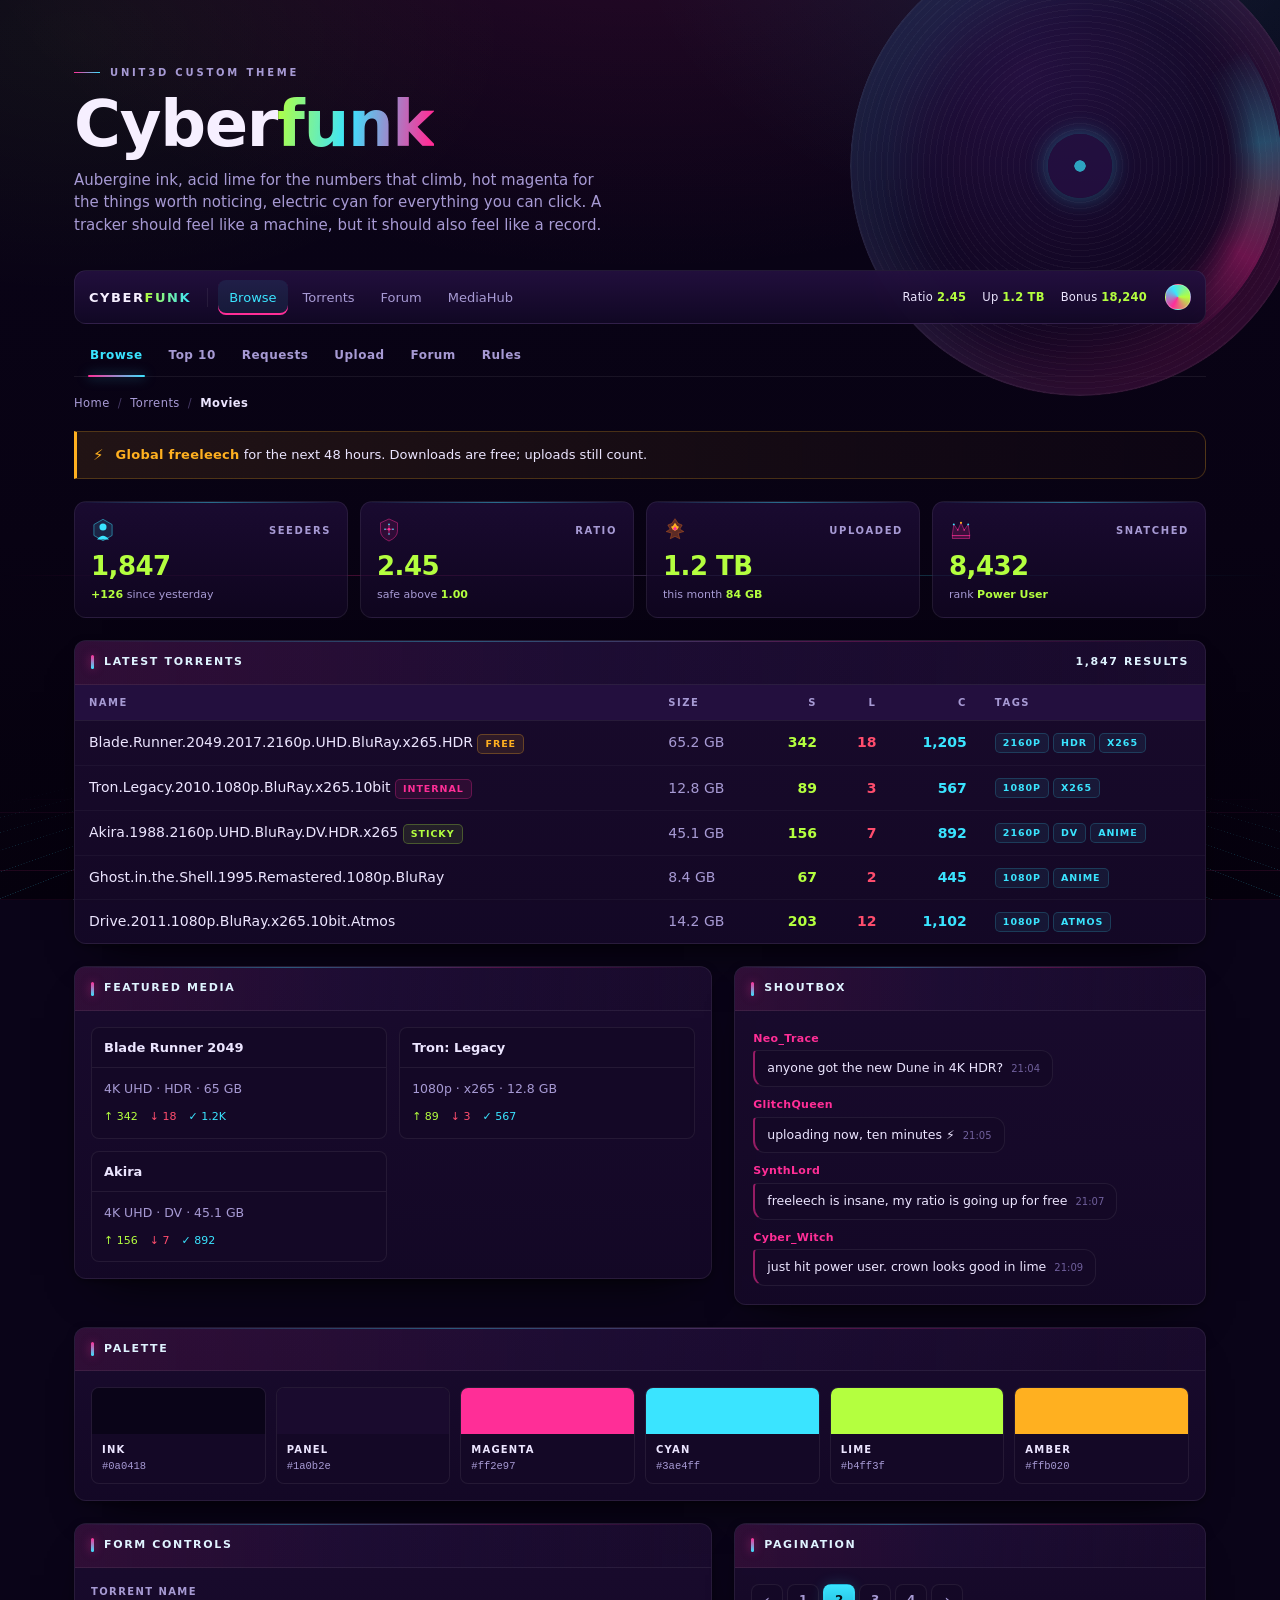
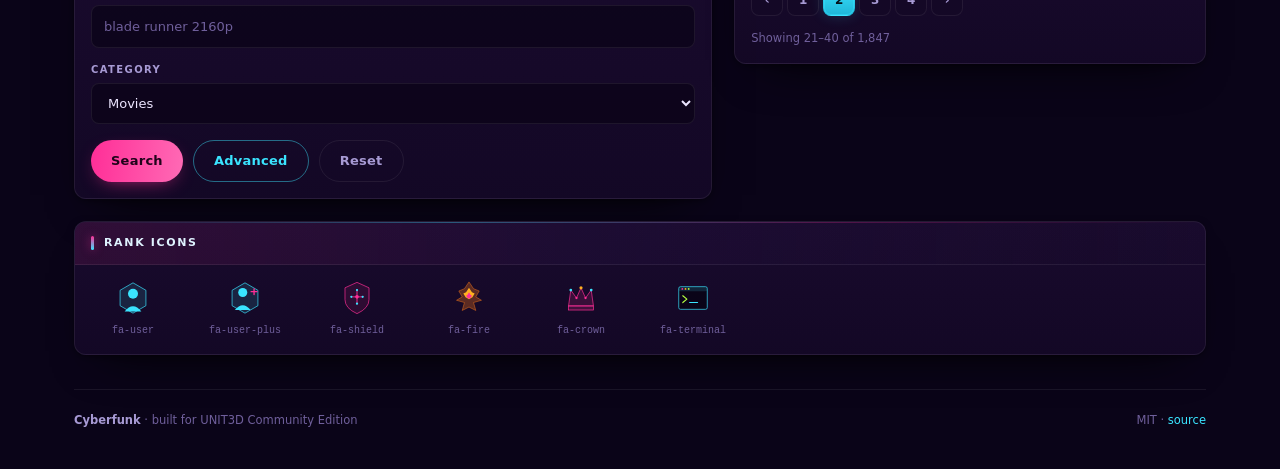
==== commit cfb736ee: "Cyberfunk: rebuild the theme around a token palette Rename from Synthwave Grid and redesign the syst" ====
--- a/preview.html
+++ b/preview.html
@@ -2,442 +2,16 @@
 <html lang="en">
 <head>
 <meta charset="UTF-8">
-<meta name="viewport" content="width=device-width, initial-scale=1">
-<title>Synthwave Grid — UNIT3D Theme Preview</title>
-<link rel="stylesheet" href="synthwave-grid.css">
+<meta http-equiv="refresh" content="0; url=./index.html">
+<title>Cyberfunk — preview moved</title>
+<link rel="canonical" href="https://binz120.github.io/unit3d-themes/">
 <style>
-/* Preview-only styles to simulate UNIT3D layout */
-body { margin: 0; font-family: 'Segoe UI', system-ui, sans-serif; font-size: 14px; }
-.preview-container { max-width: 1200px; margin: 0 auto; padding: 20px; }
-.preview-header { text-align: center; padding: 30px 0; }
-.preview-header h1 {
-    font-size: 2.5em; color: #00f0ff;
-    text-shadow: 0 0 20px rgba(0, 240, 255, 0.5), 0 0 40px rgba(255, 46, 151, 0.3);
-    margin: 0; letter-spacing: 2px;
-}
-.preview-header p { color: #9d8ec7; font-size: 1.1em; }
-
-/* Simulated top nav */
-.top-nav {
-    background: var(--top-nav-bg);
-    box-shadow: var(--top-nav-box-shadow);
-    padding: 0 20px;
-    display: flex; align-items: center; gap: 20px;
-    height: 56px; margin-bottom: 20px;
-    border-radius: 10px;
-}
-.top-nav__logo { font-size: 1.3em; font-weight: bold; color: #00f0ff; text-shadow: 0 0 8px rgba(0,240,255,0.4); }
-.top-nav__link { color: var(--color-light-purple); text-decoration: none; padding: 8px 12px; border-radius: 6px; }
-.top-nav__link:hover { color: #00f0ff; background: rgba(0,240,255,0.08); }
-.top-nav__stats { margin-left: auto; color: var(--color-light-green); font-size: 0.85em; }
-
-/* Simulated panel */
-.panel {
-    background: var(--panel-bg);
-    border: var(--panel-border);
-    border-radius: var(--panel-border-radius);
-    box-shadow: var(--panel-box-shadow);
-    margin-bottom: 20px;
-    overflow: hidden;
-}
-.panel__head {
-    background: var(--panel-head-bg);
-    color: var(--panel-head-fg);
-    padding: 12px 16px;
-    font-weight: 600;
-    text-shadow: 0 0 8px rgba(0, 240, 255, 0.3);
-}
-.panel__body { padding: 16px; }
-
-/* Simulated torrent table */
-.torrent-table { width: 100%; border-collapse: collapse; }
-.torrent-table th {
-    background: var(--data-table-th-bg);
-    color: #00f0ff;
-    padding: 10px 12px;
-    text-align: left;
-    font-size: 0.85em;
-    text-transform: uppercase;
-    letter-spacing: 0.5px;
-}
-.torrent-table td {
-    padding: 10px 12px;
-    border-bottom: var(--data-table-tr-border);
-    color: var(--torrent-row-fg);
-}
-.torrent-table tr:nth-child(even) { background: var(--data-table-tr-even-bg); }
-.torrent-table tr:nth-child(odd) { background: var(--data-table-tr-odd-bg); }
-.torrent-table tr:hover { background: var(--data-table-tr-hover-bg); }
-
-.torrent-table td.seeders, .seeders { color: var(--torrent-row-seeders-fg) !important; font-weight: 600; }
-.torrent-table td.leechers, .leechers { color: var(--torrent-row-leechers-fg) !important; font-weight: 600; }
-.torrent-table td.completed, .completed { color: var(--torrent-row-completed-fg) !important; font-weight: 600; }
-.freeleech {
-    color: var(--torrent-row-freeleech-fg);
-    background: rgba(255, 174, 0, 0.1);
-    padding: 2px 8px; border-radius: 4px;
-    font-size: 0.8em; font-weight: 600;
-}
-.internal {
-    color: var(--torrent-row-internal-fg);
-    background: rgba(255, 46, 151, 0.1);
-    padding: 2px 8px; border-radius: 4px;
-    font-size: 0.8em; font-weight: 600;
-}
-
-.tag {
-    display: inline-block;
-    color: var(--torrent-tag-fg);
-    background: var(--torrent-tag-bg);
-    padding: 2px 8px;
-    border-radius: 4px;
-    font-size: 0.75em;
-    margin: 1px;
-}
-
-.btn-filled {
-    background: var(--button-filled-bg);
-    color: var(--button-filled-fg);
-    border: var(--button-filled-border);
-    border-radius: var(--button-filled-border-radius);
-    padding: 8px 20px;
-    cursor: pointer;
-    font-size: 0.9em;
-    box-shadow: 0 0 10px rgba(255, 46, 151, 0.2);
-}
-.btn-outlined {
-    background: var(--button-outlined-bg);
-    color: var(--button-outlined-fg);
-    border: var(--button-outlined-border);
-    border-radius: var(--button-outlined-border-radius);
-    padding: 8px 20px;
-    cursor: pointer;
-    font-size: 0.9em;
-}
-
-.cards-grid { display: grid; grid-template-columns: repeat(auto-fill, minmax(250px, 1fr)); gap: 16px; margin-bottom: 20px; }
-.card {
-    background: var(--torrent-card-bg);
-    border: var(--torrent-card-border);
-    border-radius: 10px;
-    overflow: hidden;
-    box-shadow: 0 0 12px rgba(0, 0, 0, 0.3);
-}
-.card__head { background: var(--torrent-card-head-bg); color: var(--torrent-card-head-fg); padding: 10px 14px; font-weight: 600; }
-.card__body { padding: 14px; color: var(--text-color); }
-.card__meta { display: flex; gap: 15px; margin-top: 8px; font-size: 0.85em; }
-
-.stat-grid { display: grid; grid-template-columns: repeat(4, 1fr); gap: 12px; margin-bottom: 20px; }
-.stat-card {
-    background: var(--user-stat-card-bg);
-    border: var(--user-stat-card-border);
-    border-radius: var(--user-stat-card-border-radius);
-    box-shadow: var(--user-stat-card-box-shadow);
-    padding: 16px;
-    text-align: center;
-}
-.stat-card__icon { font-size: 1.8em; margin-bottom: 8px; color: var(--color-blue); }
-.stat-card__value { font-size: 1.5em; font-weight: bold; color: #00f0ff; }
-.stat-card__label { color: var(--color-light-purple); font-size: 0.8em; text-transform: uppercase; letter-spacing: 0.5px; }
-
-.chatbox {
-    background: var(--chatbox-message-bg);
-    border-radius: 10px;
-    padding: 16px;
-    max-height: 300px;
-    overflow-y: auto;
-}
-.chat-msg { margin-bottom: 10px; }
-.chat-msg__user { color: var(--color-light-magenta); font-weight: 600; font-size: 0.85em; }
-.chat-msg__text { color: var(--text-color); font-size: 0.9em; padding-left: 8px; }
-.chat-bubble {
-    background: var(--message-bubble-bg);
-    border: var(--message-bubble-border);
-    border-radius: var(--message-bubble-border-radius);
-    box-shadow: var(--message-bubble-box-shadow);
-    padding: 10px 14px;
-    display: inline-block;
-    margin: 4px 0;
-    max-width: 80%;
-}
-
-.icon-showcase { display: flex; gap: 30px; flex-wrap: wrap; align-items: center; }
-.icon-item { text-align: center; }
-.icon-item span { display: block; margin-top: 6px; color: var(--color-light-purple); font-size: 0.75em; }
-.icon-item i { font-style: normal; }
-
-.pagination { display: flex; gap: 4px; justify-content: center; padding: 16px; }
-.page {
-    background: var(--paginate-bg);
-    color: var(--paginate-fg);
-    padding: 6px 12px;
-    border-radius: 6px;
-    text-decoration: none;
-}
-.page:hover { background: var(--paginate-bg-hover); color: #00f0ff; }
-.page.current { background: var(--paginate-bg-current); color: #00f0ff; font-weight: 600; }
-
-.alert {
-    background: var(--alert-bg);
-    color: var(--alert-fg);
-    border: 1px solid rgba(255, 174, 0, 0.3);
-    border-radius: 8px;
-    padding: 12px 16px;
-    margin-bottom: 20px;
-    box-shadow: 0 0 15px rgba(255, 174, 0, 0.1);
-    display: flex; align-items: center; gap: 10px;
-}
-.alert__icon { font-size: 1.2em; color: #ffae00; }
-
-.form-group { margin-bottom: 16px; }
-.form-label { display: block; margin-bottom: 6px; color: var(--color-light-blue); font-size: 0.85em; font-weight: 600; }
-.form-input {
-    background: var(--body-bg);
-    border: var(--input-text-border);
-    border-radius: var(--input-text-border-radius);
-    color: var(--input-text-fg);
-    padding: var(--input-text-padding);
-    width: 100%;
-    box-sizing: border-box;
-}
-.form-input:focus { border: var(--input-text-border-active); outline: none; box-shadow: 0 0 8px rgba(0, 240, 255, 0.2); }
-
-.two-col { display: grid; grid-template-columns: 1fr 1fr; gap: 20px; }
-@media (max-width: 768px) { .two-col { grid-template-columns: 1fr; } .stat-grid { grid-template-columns: repeat(2, 1fr); } }
-
-/* Fake FontAwesome for icon display */
-.fa-user, .fa-user-plus, .fa-shield, .fa-fire, .fa-crown, .fa-terminal { display: inline-block; }
+  body { background:#0a0418; color:#ece5ff; font-family:'Segoe UI',system-ui,sans-serif;
+         display:flex; align-items:center; justify-content:center; height:100vh; margin:0; }
+  a { color:#3ae4ff; text-shadow:0 0 12px rgba(58,228,255,.45); }
 </style>
 </head>
 <body>
-
-<div class="preview-container">
-
-    <div class="preview-header">
-        <h1>SYNTHWAVE GRID</h1>
-        <p>UNIT3D Custom Theme &mdash; Cyberpunk / Synthwave Aesthetic</p>
-    </div>
-
-    <div class="top-nav">
-        <div class="top-nav__logo">SYNTH<span style="color: var(--color-magenta)">WAVE</span></div>
-        <a class="top-nav__link" href="#">Browse</a>
-        <a class="top-nav__link" href="#">Torrents</a>
-        <a class="top-nav__link" href="#">Forum</a>
-        <a class="top-nav__link" href="#">MediaHub</a>
-        <div class="top-nav__stats">Ratio: 2.45 | Up: 1.2TB</div>
-    </div>
-
-    <div class="alert">
-        <span class="alert__icon">&#9889;</span>
-        <span><strong>Global Freeleech Active!</strong> All torrents are free for the next 48 hours. Upload stats still count.</span>
-    </div>
-
-    <div class="stat-grid">
-        <div class="stat-card">
-            <div class="stat-card__icon">&#128100;</div>
-            <div class="stat-card__value">1,847</div>
-            <div class="stat-card__label">Seeders</div>
-        </div>
-        <div class="stat-card">
-            <div class="stat-card__icon">&#128202;</div>
-            <div class="stat-card__value">2.45</div>
-            <div class="stat-card__label">Ratio</div>
-        </div>
-        <div class="stat-card">
-            <div class="stat-card__icon">&#128190;</div>
-            <div class="stat-card__value">1.2 TB</div>
-            <div class="stat-card__label">Uploaded</div>
-        </div>
-        <div class="stat-card">
-            <div class="stat-card__icon">&#127919;</div>
-            <div class="stat-card__value">8,432</div>
-            <div class="stat-card__label">Snatched</div>
-        </div>
-    </div>
-
-    <div class="panel">
-        <div class="panel__head">&#9889; Latest Torrents</div>
-        <div class="panel__body" style="padding: 0">
-            <table class="torrent-table">
-                <thead>
-                    <tr>
-                        <th>Name</th><th>Size</th><th>S</th><th>L</th><th>C</th><th>Tags</th>
-                    </tr>
-                </thead>
-                <tbody>
-                    <tr>
-                        <td><a href="#">Blade.Runner.2049.2017.2160p.UHD.BluRay.x265.HDR</a> <span class="freeleech">FREE</span></td>
-                        <td>65.2 GB</td><td class="seeders">342</td><td class="leechers">18</td><td class="completed">1,205</td>
-                        <td><span class="tag">2160p</span><span class="tag">HDR</span><span class="tag">x265</span></td>
-                    </tr>
-                    <tr>
-                        <td><a href="#">Tron.Legacy.2010.1080p.BluRay.x265.10bit</a> <span class="internal">INTERNAL</span></td>
-                        <td>12.8 GB</td><td class="seeders">89</td><td class="leechers">3</td><td class="completed">567</td>
-                        <td><span class="tag">1080p</span><span class="tag">x265</span></td>
-                    </tr>
-                    <tr style="background: var(--torrent-row-sticky-bg);">
-                        <td><a href="#">Akira.1988.2160p.UHD.BluRay.DV.HDR.x265</a> <span class="freeleech">FREE</span></td>
-                        <td>45.1 GB</td><td class="seeders">156</td><td class="leechers">7</td><td class="completed">892</td>
-                        <td><span class="tag">2160p</span><span class="tag">DV</span><span class="tag">Anime</span></td>
-                    </tr>
-                    <tr>
-                        <td><a href="#">Ghost.in.the.Shell.1995.Remastered.1080p</a></td>
-                        <td>8.4 GB</td><td class="seeders">67</td><td class="leechers">2</td><td class="completed">445</td>
-                        <td><span class="tag">1080p</span><span class="tag">Anime</span></td>
-                    </tr>
-                    <tr>
-                        <td><a href="#">Drive.2011.1080p.BluRay.x265.10bit.Atmos</a></td>
-                        <td>14.2 GB</td><td class="seeders">203</td><td class="leechers">12</td><td class="completed">1,102</td>
-                        <td><span class="tag">1080p</span><span class="tag">x265</span><span class="tag">Atmos</span></td>
-                    </tr>
-                </tbody>
-            </table>
-        </div>
-    </div>
-
-    <div class="two-col">
-        <div class="panel">
-            <div class="panel__head">&#127916; Featured Media</div>
-            <div class="panel__body">
-                <div class="cards-grid" style="margin-bottom: 0">
-                    <div class="card">
-                        <div class="card__head">Blade Runner 2049</div>
-                        <div class="card__body">
-                            <div>4K UHD &middot; HDR &middot; 65GB</div>
-                            <div class="card__meta">
-                                <span class="seeders">&#8593; 342</span>
-                                <span class="leechers">&#8595; 18</span>
-                                <span class="completed">&#10003; 1.2K</span>
-                            </div>
-                        </div>
-                    </div>
-                    <div class="card">
-                        <div class="card__head">Tron Legacy</div>
-                        <div class="card__body">
-                            <div>1080p &middot; x265 &middot; 13GB</div>
-                            <div class="card__meta">
-                                <span class="seeders">&#8593; 89</span>
-                                <span class="leechers">&#8595; 3</span>
-                                <span class="completed">&#10003; 567</span>
-                            </div>
-                        </div>
-                    </div>
-                </div>
-            </div>
-        </div>
-
-        <div class="panel">
-            <div class="panel__head">&#128172; Shoutbox</div>
-            <div class="panel__body">
-                <div class="chatbox">
-                    <div class="chat-msg">
-                        <div class="chat-msg__user">Neo_Trace:</div>
-                        <div class="chat-bubble">
-                            <div class="chat-msg__text">anyone got the new DUNE in 4K HDR?</div>
-                        </div>
-                    </div>
-                    <div class="chat-msg">
-                        <div class="chat-msg__user">GlitchQueen:</div>
-                        <div class="chat-bubble">
-                            <div class="chat-msg__text">uploading it now, give me 10 mins &#9889;</div>
-                        </div>
-                    </div>
-                    <div class="chat-msg">
-                        <div class="chat-msg__user">SynthLord:</div>
-                        <div class="chat-bubble">
-                            <div class="chat-msg__text">freeleech is insane, my ratio is going crazy</div>
-                        </div>
-                    </div>
-                    <div class="chat-msg">
-                        <div class="chat-msg__user">Cyber_Witch:</div>
-                        <div class="chat-bubble">
-                            <div class="chat-msg__text">just hit power user &#127881; neon crown looking fresh</div>
-                        </div>
-                    </div>
-                </div>
-            </div>
-        </div>
-    </div>
-
-    <div class="panel">
-        <div class="panel__head">&#127912; Custom SVG Icons</div>
-        <div class="panel__body">
-            <div class="icon-showcase">
-                <div class="icon-item">
-                    <i class="fa-user" style="font-size: 30px;"></i>
-                    <span>fa-user</span>
-                </div>
-                <div class="icon-item">
-                    <i class="fa-user-plus" style="font-size: 30px;"></i>
-                    <span>fa-user-plus</span>
-                </div>
-                <div class="icon-item">
-                    <i class="fa-shield" style="font-size: 30px;"></i>
-                    <span>fa-shield</span>
-                </div>
-                <div class="icon-item">
-                    <i class="fa-fire" style="font-size: 30px;"></i>
-                    <span>fa-fire</span>
-                </div>
-                <div class="icon-item">
-                    <i class="fa-crown" style="font-size: 30px;"></i>
-                    <span>fa-crown</span>
-                </div>
-                <div class="icon-item">
-                    <i class="fa-terminal" style="font-size: 30px;"></i>
-                    <span>fa-terminal</span>
-                </div>
-            </div>
-        </div>
-    </div>
-
-    <div class="two-col">
-        <div class="panel">
-            <div class="panel__head">&#128221; Form Controls</div>
-            <div class="panel__body">
-                <div class="form-group">
-                    <label class="form-label">Torrent Name</label>
-                    <input class="form-input" type="text" placeholder="Search torrents...">
-                </div>
-                <div class="form-group">
-                    <label class="form-label">Category</label>
-                    <input class="form-input" type="text" placeholder="Select category...">
-                </div>
-                <div style="display: flex; gap: 12px; margin-top: 16px;">
-                    <button class="btn-filled">Search</button>
-                    <button class="btn-outlined">Advanced</button>
-                </div>
-            </div>
-        </div>
-
-        <div class="panel">
-            <div class="panel__head">&#128196; Pagination</div>
-            <div class="panel__body">
-                <p style="color: var(--color-light-purple); margin-bottom: 16px;">Page navigation with neon-styled buttons:</p>
-                <div class="pagination">
-                    <a class="page" href="#">&lsaquo; Prev</a>
-                    <a class="page" href="#">1</a>
-                    <a class="page current" href="#">2</a>
-                    <a class="page" href="#">3</a>
-                    <a class="page" href="#">4</a>
-                    <a class="page" href="#">5</a>
-                    <a class="page" href="#">Next &rsaquo;</a>
-                </div>
-                <div style="text-align: center; margin-top: 16px;">
-                    <p style="color: var(--color-light-purple); font-size: 0.85em;">
-                        Showing 21-40 of 1,847 results
-                    </p>
-                </div>
-            </div>
-        </div>
-    </div>
-
-    <div style="text-align: center; padding: 30px 0; color: var(--color-light-purple); font-size: 0.85em;">
-        <p>Synthwave Grid Theme &middot; Built for UNIT3D Community Edition</p>
-        <p style="color: #6b5b8e; margin-top: 4px;">Deep purple base &middot; Neon pink &amp; cyan accents &middot; Glowing panels &middot; Custom SVG icons</p>
-    </div>
-
-</div>
-
+<p>The preview now lives at <a href="./index.html">the repository root</a>.</p>
 </body>
-</html>+</html>
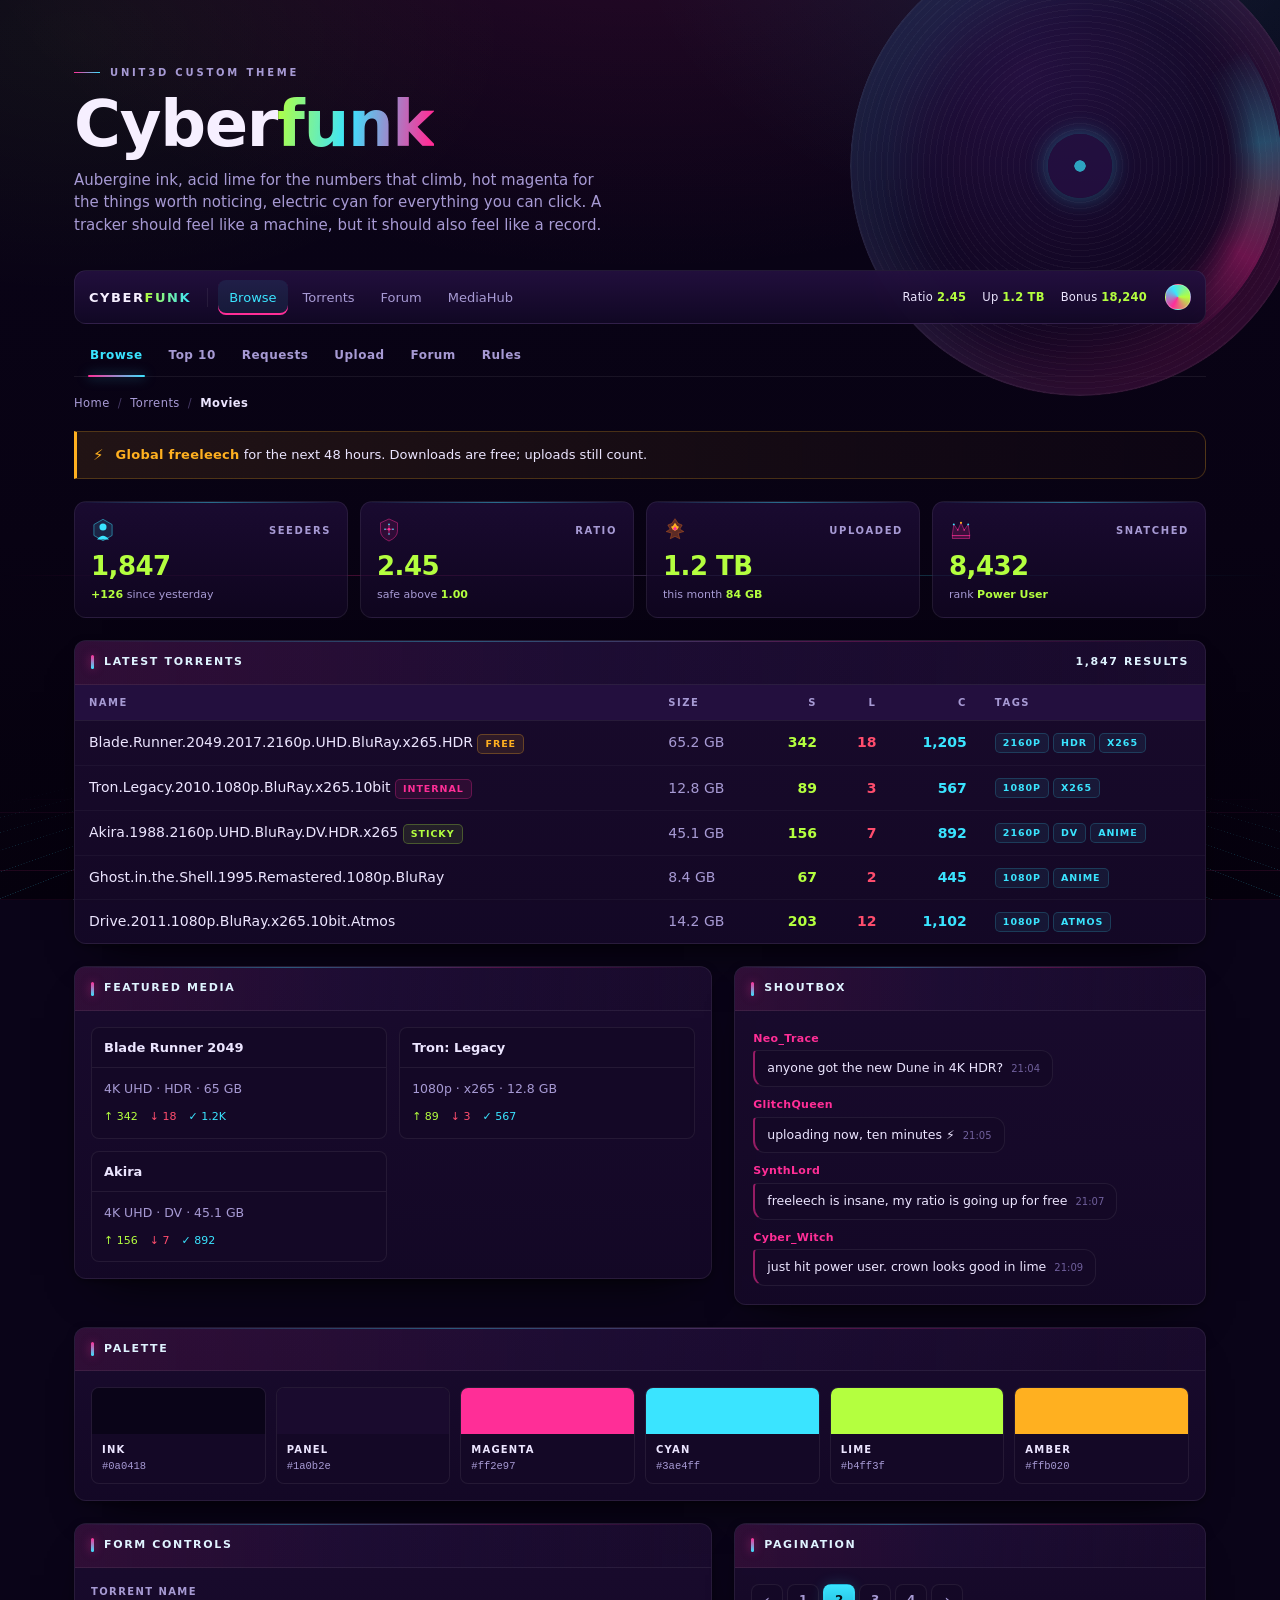
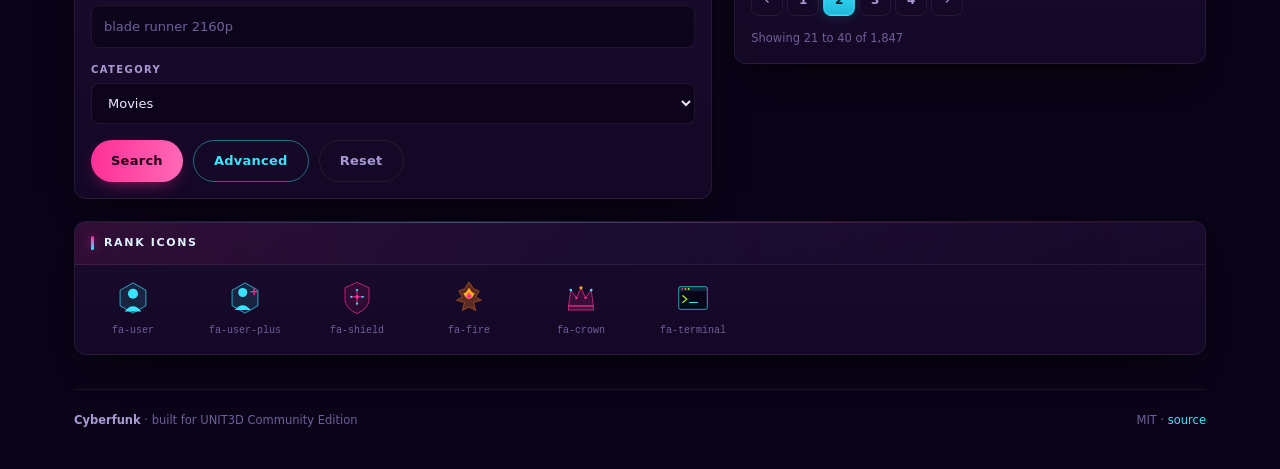
==== commit 17b7c919: "Copy pass across the README, page title and comments" ====
--- a/preview.html
+++ b/preview.html
@@ -3,8 +3,8 @@
 <head>
 <meta charset="UTF-8">
 <meta http-equiv="refresh" content="0; url=./index.html">
-<title>Cyberfunk — preview moved</title>
-<link rel="canonical" href="https://binz120.github.io/unit3d-themes/">
+<title>Cyberfunk: preview moved</title>
+<link rel="canonical" href="https://binz120.github.io/cyberfunk/">
 <style>
   body { background:#0a0418; color:#ece5ff; font-family:'Segoe UI',system-ui,sans-serif;
          display:flex; align-items:center; justify-content:center; height:100vh; margin:0; }
